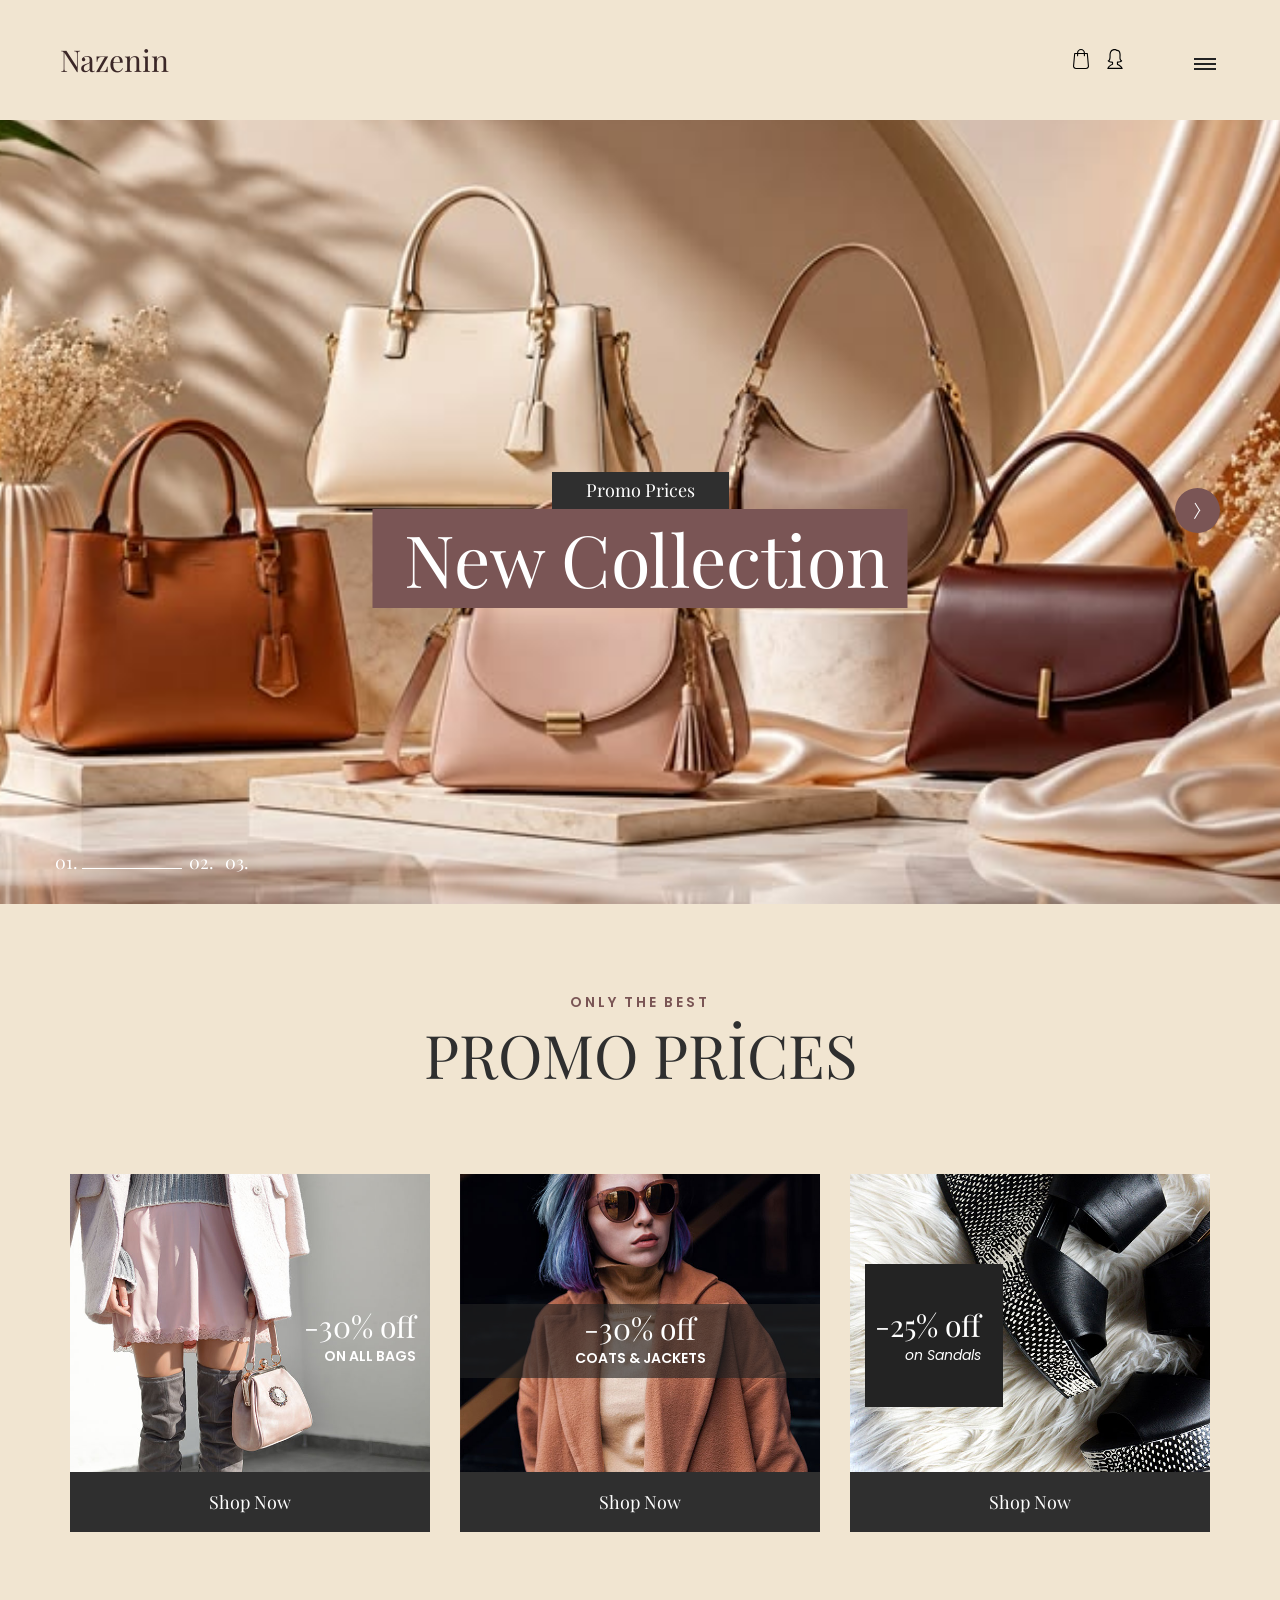
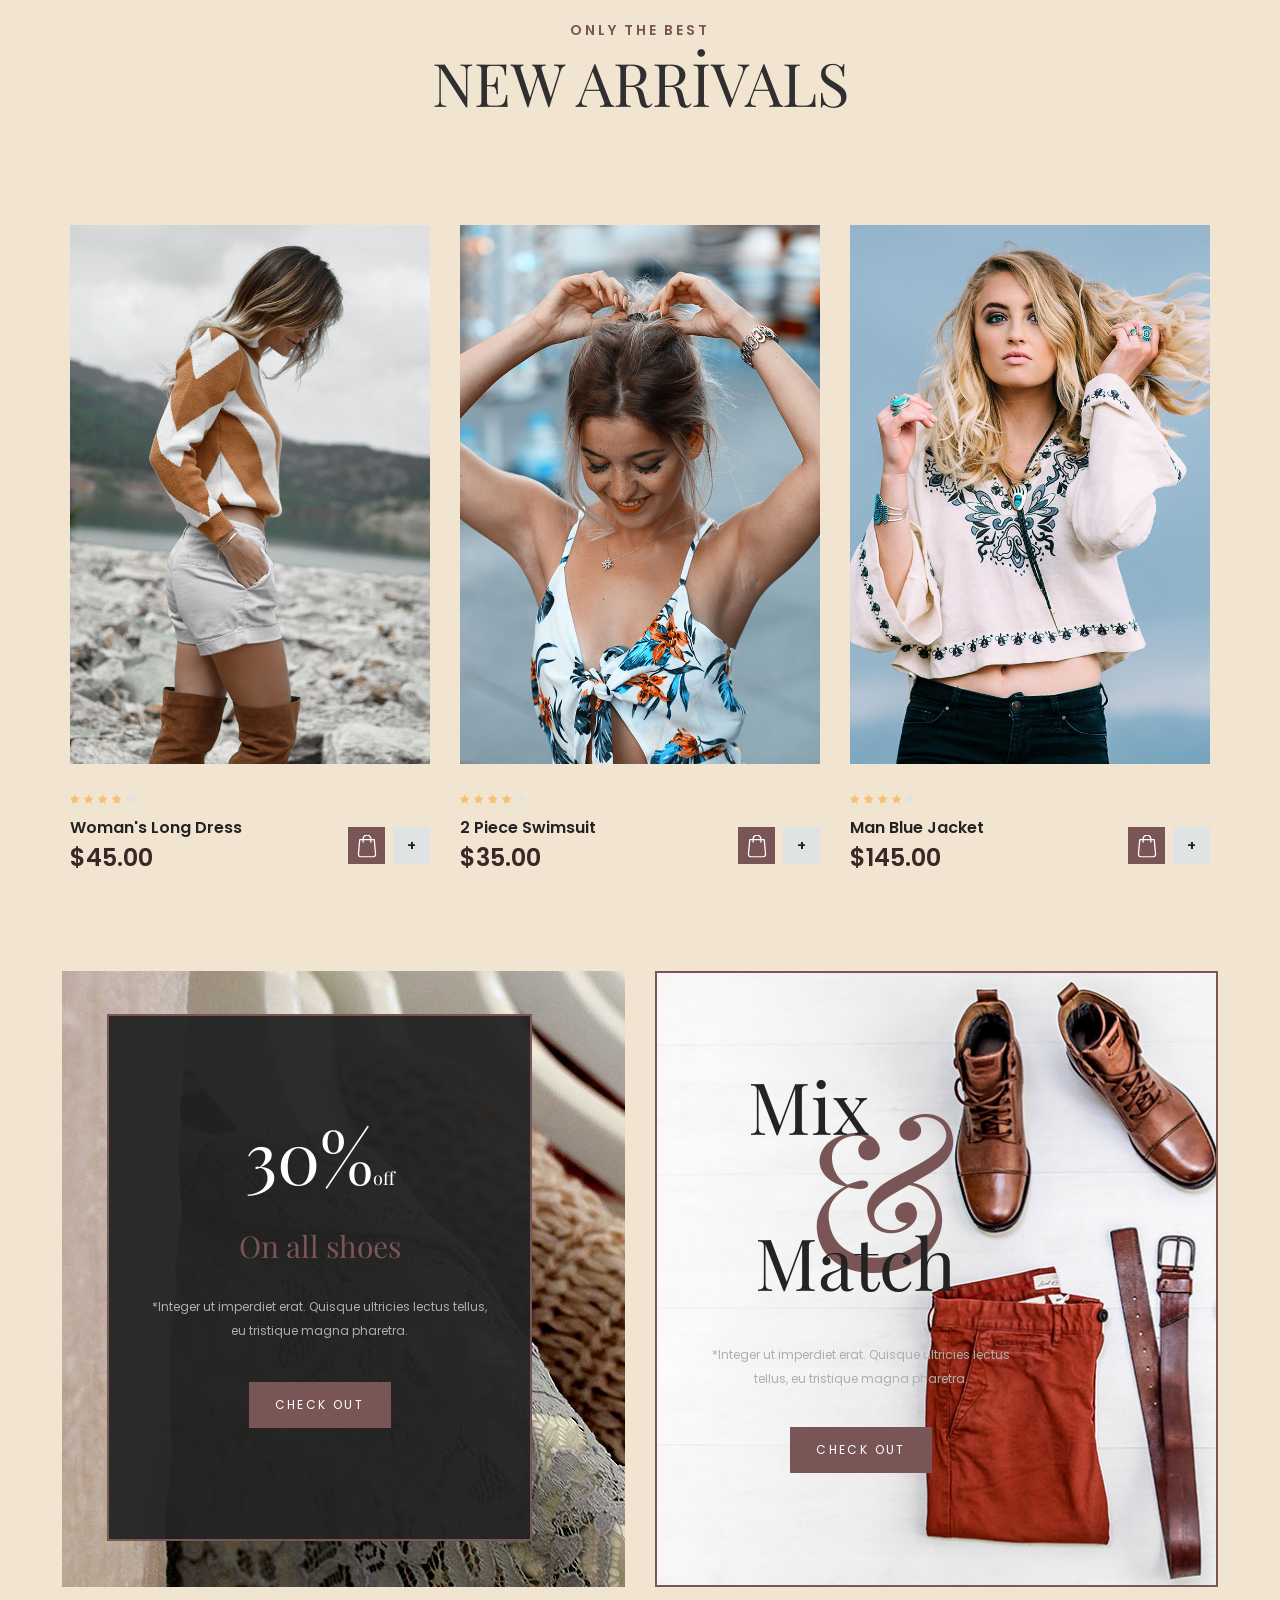
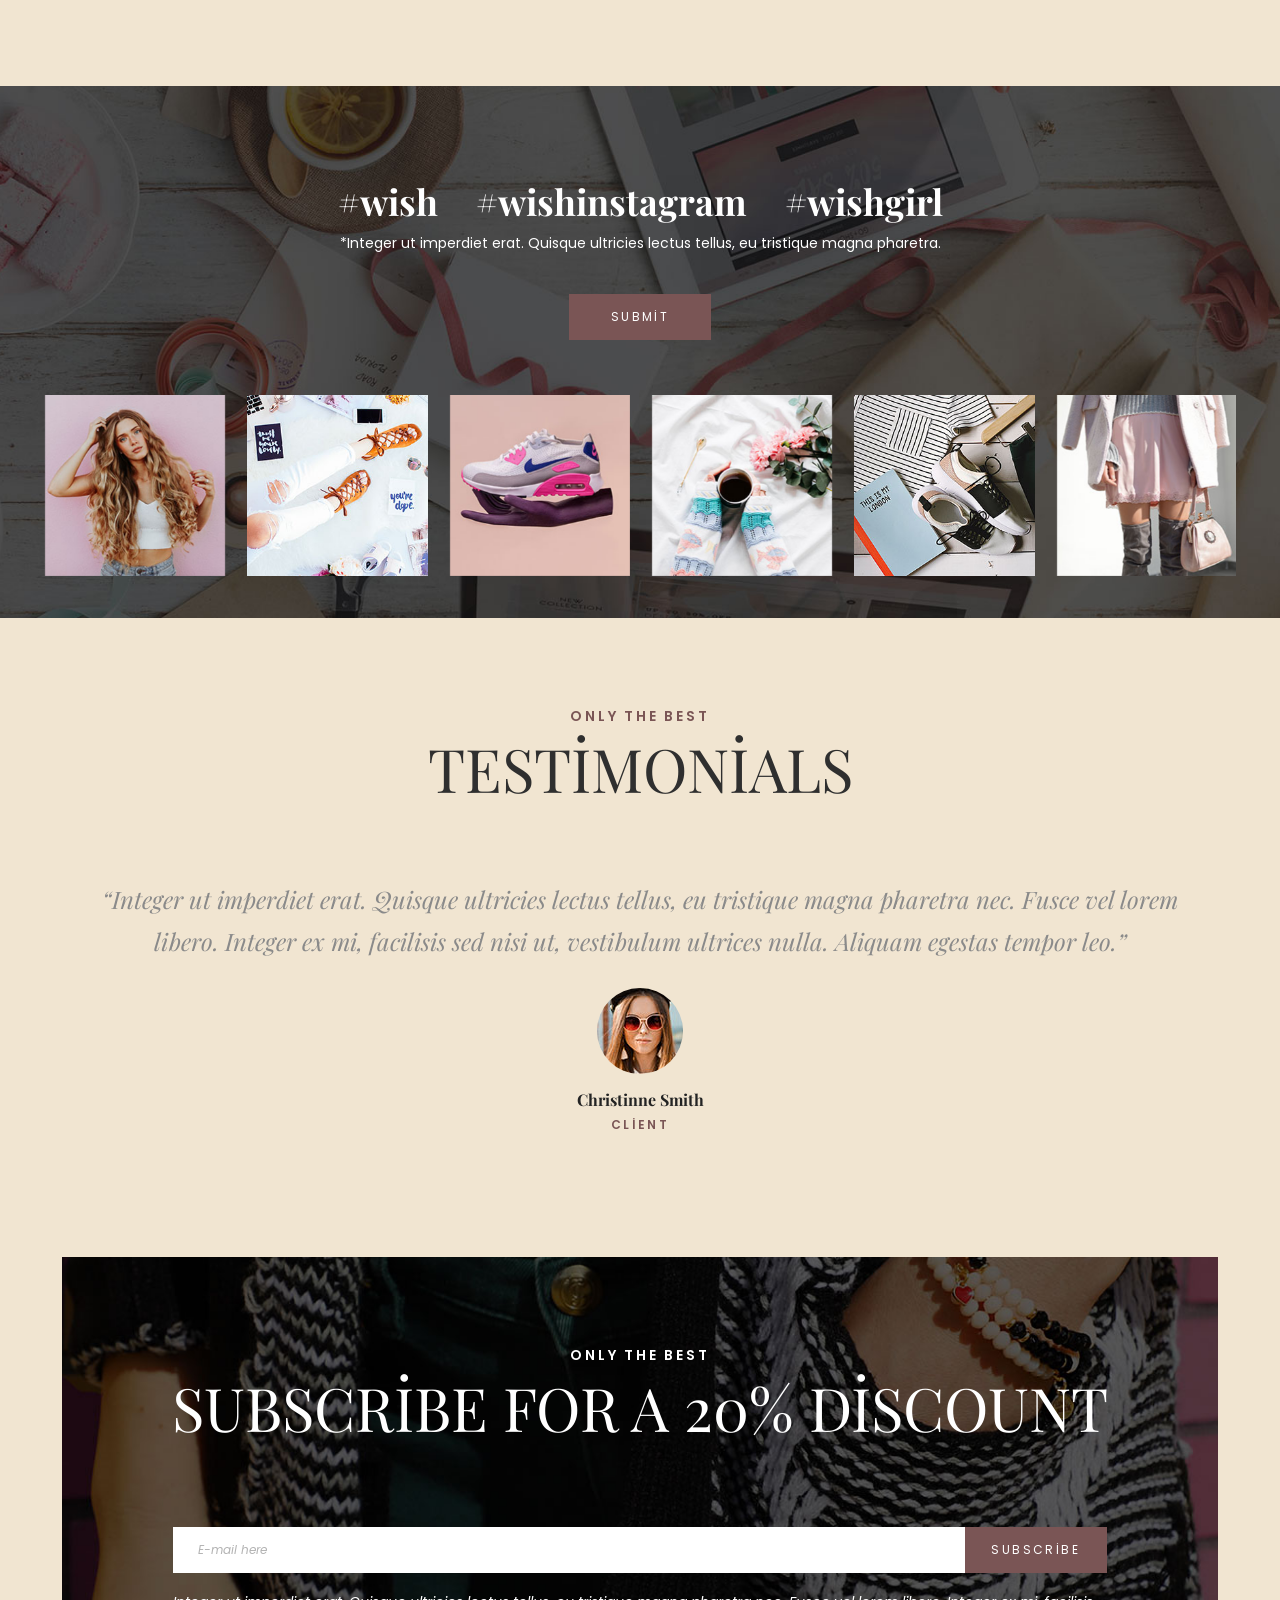
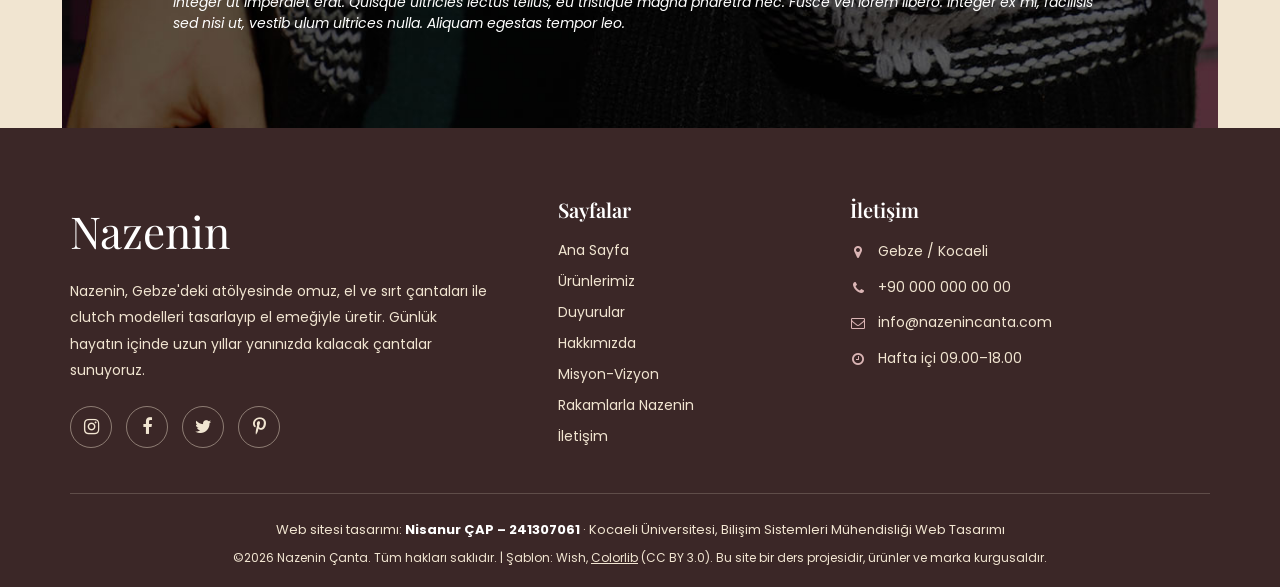
==== hakkimizda.html @ cbffc5ad "Eksik html sayfaları eklendi" ====
<!DOCTYPE html>
<html lang="tr">
<head>
<title>Nazenin Çanta</title>
<meta charset="utf-8">
<meta http-equiv="X-UA-Compatible" content="IE=edge">
<meta name="description" content="Nazenin Çanta: el işçiliğiyle üretilen omuz, el ve sırt çantaları.">
<meta name="viewport" content="width=device-width, initial-scale=1">

<!-- Google Fonts: başlık = Playfair Display, metin = Poppins (Türkçe karakter destekli) -->
<link rel="preconnect" href="https://fonts.googleapis.com">
<link rel="preconnect" href="https://fonts.gstatic.com" crossorigin>
<link href="https://fonts.googleapis.com/css2?family=Playfair+Display:wght@500;600&family=Poppins:wght@400;500;600&display=swap" rel="stylesheet">

<link rel="stylesheet" type="text/css" href="styles/bootstrap4/bootstrap.min.css">
<link href="plugins/font-awesome-4.7.0/css/font-awesome.min.css" rel="stylesheet" type="text/css">
<link rel="stylesheet" type="text/css" href="plugins/OwlCarousel2-2.2.1/owl.carousel.css">
<link rel="stylesheet" type="text/css" href="plugins/OwlCarousel2-2.2.1/owl.theme.default.css">
<link rel="stylesheet" type="text/css" href="plugins/OwlCarousel2-2.2.1/animate.css">
<link href="plugins/colorbox/colorbox.css" rel="stylesheet" type="text/css">
<link rel="stylesheet" type="text/css" href="styles/main_styles.css">
<link rel="stylesheet" type="text/css" href="styles/responsive.css">
<!-- EN SONDA: Wish'in renk ve fontlarını ezen kendi dosyamız -->
<link rel="stylesheet" type="text/css" href="styles/nazenin.css">
</head>

<body>

<div class="super_container">

	<div id="site-header"></div>

	<!-- Home -->

	<div class="home">
		
		<!-- Home Slider -->

		<div class="home_slider_container">
			<div class="owl-carousel owl-theme home_slider">
				
				<!-- Home Slider Item -->
				<div class="owl-item">
					<div class="home_slider_background" style="background-image:url(images/anasayfaresim_1.jpg)"></div>
					<div class="home_slider_content">
						<div class="home_slider_content_inner">
							<div class="home_slider_subtitle">Promo Prices</div>
							<div class="home_slider_title">New Collection</div>
						</div>	
					</div>
				</div>

				<!-- Home Slider Item -->
				<div class="owl-item">
					<div class="home_slider_background" style="background-image:url(images/anasayfaresim_2.jpg)"></div>
					<div class="home_slider_content">
						<div class="home_slider_content_inner">
							<div class="home_slider_subtitle">Promo Prices</div>
							<div class="home_slider_title">New Collection</div>
						</div>	
					</div>
				</div>

				<!-- Home Slider Item -->
				<div class="owl-item">
					<div class="home_slider_background" style="background-image:url(images/anasayfaresim_3.jpg)"></div>
					<div class="home_slider_content">
						<div class="home_slider_content_inner">
							<div class="home_slider_subtitle">Promo Prices</div>
							<div class="home_slider_title">New Collection</div>
						</div>	
					</div>
				</div>

			</div>
			
			<!-- Home Slider Nav -->

			<div class="home_slider_next d-flex flex-column align-items-center justify-content-center"><img src="images/arrow_r.png" alt=""></div>

			<!-- Home Slider Dots -->

			<div class="home_slider_dots_container">
				<div class="container">
					<div class="row">
						<div class="col">
							<div class="home_slider_dots">
								<ul id="home_slider_custom_dots" class="home_slider_custom_dots">
									<li class="home_slider_custom_dot active">01.<div></div></li>
									<li class="home_slider_custom_dot">02.<div></div></li>
									<li class="home_slider_custom_dot">03.<div></div></li>
								</ul>
							</div>
						</div>
					</div>
				</div>		
			</div>
		</div>
	</div>

	<!-- Promo -->

	<div class="promo">
		<div class="container">
			<div class="row">
				<div class="col">
					<div class="section_title_container text-center">
						<div class="section_subtitle">only the best</div>
						<div class="section_title">promo prices</div>
					</div>
				</div>
			</div>
			<div class="row promo_container">

				<!-- Promo Item -->
				<div class="col-lg-4 promo_col">
					<div class="promo_item">
						<div class="promo_image">
							<img src="images/promo_1.jpg" alt="">
							<div class="promo_content promo_content_1">
								<div class="promo_title">-30% off</div>
								<div class="promo_subtitle">on all bags</div>
							</div>
						</div>
						<div class="promo_link"><a href="#">Shop Now</a></div>
					</div>
				</div>

				<!-- Promo Item -->
				<div class="col-lg-4 promo_col">
					<div class="promo_item">
						<div class="promo_image">
							<img src="images/promo_2.jpg" alt="">
							<div class="promo_content promo_content_2">
								<div class="promo_title">-30% off</div>
								<div class="promo_subtitle">coats & jackets</div>
							</div>
						</div>
						<div class="promo_link"><a href="#">Shop Now</a></div>
					</div>
				</div>

				<!-- Promo Item -->
				<div class="col-lg-4 promo_col">
					<div class="promo_item">
						<div class="promo_image">
							<img src="images/promo_3.jpg" alt="">
							<div class="promo_content promo_content_3">
								<div class="promo_title">-25% off</div>
								<div class="promo_subtitle">on Sandals</div>
							</div>
						</div>
						<div class="promo_link"><a href="#">Shop Now</a></div>
					</div>
				</div>

			</div>
		</div>
	</div>

	<!-- New Arrivals -->

	<div class="arrivals">
		<div class="container">
			<div class="row">
				<div class="col">
					<div class="section_title_container text-center">
						<div class="section_subtitle">only the best</div>
						<div class="section_title">new arrivals</div>
					</div>
				</div>
			</div>
			<div class="row products_container">

				<!-- Product -->
				<div class="col-lg-4 product_col">
					<div class="product">
						<div class="product_image">
							<img src="images/product_1.jpg" alt="">
						</div>
						<div class="rating rating_4">
							<i class="fa fa-star"></i>
							<i class="fa fa-star"></i>
							<i class="fa fa-star"></i>
							<i class="fa fa-star"></i>
							<i class="fa fa-star"></i>
						</div>
						<div class="product_content clearfix">
							<div class="product_info">
								<div class="product_name"><a href="product.html">Woman's Long Dress</a></div>
								<div class="product_price">$45.00</div>
							</div>
							<div class="product_options">
								<div class="product_buy product_option"><img src="images/shopping-bag-white.svg" alt=""></div>
								<div class="product_fav product_option">+</div>
							</div>
						</div>
					</div>
				</div>

				<!-- Product -->
				<div class="col-lg-4 product_col">
					<div class="product">
						<div class="product_image">
							<img src="images/product_2.jpg" alt="">
						</div>
						<div class="rating rating_4">
							<i class="fa fa-star"></i>
							<i class="fa fa-star"></i>
							<i class="fa fa-star"></i>
							<i class="fa fa-star"></i>
							<i class="fa fa-star"></i>
						</div>
						<div class="product_content clearfix">
							<div class="product_info">
								<div class="product_name"><a href="product.html">2 Piece Swimsuit</a></div>
								<div class="product_price">$35.00</div>
							</div>
							<div class="product_options">
								<div class="product_buy product_option"><img src="images/shopping-bag-white.svg" alt=""></div>
								<div class="product_fav product_option">+</div>
							</div>
						</div>
					</div>
				</div>

				<!-- Product -->
				<div class="col-lg-4 product_col">
					<div class="product">
						<div class="product_image">
							<img src="images/product_3.jpg" alt="">
						</div>
						<div class="rating rating_4">
							<i class="fa fa-star"></i>
							<i class="fa fa-star"></i>
							<i class="fa fa-star"></i>
							<i class="fa fa-star"></i>
							<i class="fa fa-star"></i>
						</div>
						<div class="product_content clearfix">
							<div class="product_info">
								<div class="product_name"><a href="product.html">Man Blue Jacket</a></div>
								<div class="product_price">$145.00</div>
							</div>
							<div class="product_options">
								<div class="product_buy product_option"><img src="images/shopping-bag-white.svg" alt=""></div>
								<div class="product_fav product_option">+</div>
							</div>
						</div>
					</div>
				</div>

			</div>
		</div>
	</div>

	<!-- Extra -->

	<div class="extra clearfix">
		<div class="extra_promo extra_promo_1">
			<div class="extra_promo_image" style="background-image:url(images/extra_1.jpg)"></div>
			<div class="extra_1_content d-flex flex-column align-items-center justify-content-center text-center">
				<div class="extra_1_price">30%<span>off</span></div>
				<div class="extra_1_title">On all shoes</div>
				<div class="extra_1_text">*Integer ut imperdiet erat. Quisque ultricies lectus tellus, eu tristique magna pharetra.</div>
				<div class="button extra_1_button"><a href="checkout.html">check out</a></div>
			</div>
		</div>
		<div class="extra_promo extra_promo_2">
			<div class="extra_promo_image" style="background-image:url(images/extra_2.jpg)"></div>
			<div class="extra_2_content d-flex flex-column align-items-center justify-content-center text-center">
				<div class="extra_2_title">
					<div class="extra_2_center">&</div>
					<div class="extra_2_top">Mix</div>
					<div class="extra_2_bottom">Match</div>
				</div>
				<div class="extra_2_text">*Integer ut imperdiet erat. Quisque ultricies lectus tellus, eu tristique magna pharetra.</div>
				<div class="button extra_2_button"><a href="checkout.html">check out</a></div>
			</div>
		</div>
	</div>

	<!-- Gallery -->

	<div class="gallery">
		<div class="gallery_image" style="background-image:url(images/gallery.jpg)"></div>
		<div class="container">
			<div class="row">
				<div class="col">
					<div class="gallery_title text-center">
						<ul>
							<li><a href="#">#wish</a></li>
							<li><a href="#">#wishinstagram</a></li>
							<li><a href="#">#wishgirl</a></li>
						</ul>
					</div>
					<div class="gallery_text text-center">*Integer ut imperdiet erat. Quisque ultricies lectus tellus, eu tristique magna pharetra.</div>
					<div class="button gallery_button"><a href="#">submit</a></div>
				</div>
			</div>
		</div>	
		<div class="gallery_slider_container">
			
			<!-- Gallery Slider -->
			<div class="owl-carousel owl-theme gallery_slider">
				
				<!-- Gallery Item -->
				<div class="owl-item gallery_item">
					<a class="colorbox" href="images/gallery_1.jpg">
						<img src="images/gallery_1.jpg" alt="">
					</a>
				</div>

				<!-- Gallery Item -->
				<div class="owl-item gallery_item">
					<a class="colorbox" href="images/gallery_2.jpg">
						<img src="images/gallery_2.jpg" alt="">
					</a>
				</div>

				<!-- Gallery Item -->
				<div class="owl-item gallery_item">
					<a class="colorbox" href="images/gallery_3.jpg">
						<img src="images/gallery_3.jpg" alt="">
					</a>
				</div>

				<!-- Gallery Item -->
				<div class="owl-item gallery_item">
					<a class="colorbox" href="images/gallery_4.jpg">
						<img src="images/gallery_4.jpg" alt="">
					</a>
				</div>

				<!-- Gallery Item -->
				<div class="owl-item gallery_item">
					<a class="colorbox" href="images/gallery_5.jpg">
						<img src="images/gallery_5.jpg" alt="">
					</a>
				</div>

				<!-- Gallery Item -->
				<div class="owl-item gallery_item">
					<a class="colorbox" href="images/gallery_6.jpg">
						<img src="images/gallery_6.jpg" alt="">
					</a>
				</div>

			</div>
		</div>	
	</div>

	<!-- Testimonials -->

	<div class="testimonials">
		<div class="container">
			<div class="row">
				<div class="col">
					<div class="section_title_container text-center">
						<div class="section_subtitle">only the best</div>
						<div class="section_title">testimonials</div>
					</div>
				</div>
			</div>
			<div class="row test_slider_container">
				<div class="col">

					<!-- Testimonials Slider -->
					<div class="owl-carousel owl-theme test_slider text-center">

						<!-- Testimonial Item -->
						<div class="owl-item">
							<div class="test_text">“Integer ut imperdiet erat. Quisque ultricies lectus tellus, eu tristique magna pharetra nec. Fusce vel lorem libero. Integer ex mi, facilisis sed nisi ut, vestibulum ultrices nulla. Aliquam egestas tempor leo.”</div>
							<div class="test_content">
								<div class="test_image"><img src="images/testimonials.jpg" alt=""></div>
								<div class="test_name">Christinne Smith</div>
								<div class="test_title">client</div>
							</div>
						</div>

						<!-- Testimonial Item -->
						<div class="owl-item">
							<div class="test_text">“Integer ut imperdiet erat. Quisque ultricies lectus tellus, eu tristique magna pharetra nec. Fusce vel lorem libero. Integer ex mi, facilisis sed nisi ut, vestibulum ultrices nulla. Aliquam egestas tempor leo.”</div>
							<div class="test_content">
								<div class="test_image"><img src="images/testimonials.jpg" alt=""></div>
								<div class="test_name">Christinne Smith</div>
								<div class="test_title">client</div>
							</div>
						</div>

						<!-- Testimonial Item -->
						<div class="owl-item">
							<div class="test_text">“Integer ut imperdiet erat. Quisque ultricies lectus tellus, eu tristique magna pharetra nec. Fusce vel lorem libero. Integer ex mi, facilisis sed nisi ut, vestibulum ultrices nulla. Aliquam egestas tempor leo.”</div>
							<div class="test_content">
								<div class="test_image"><img src="images/testimonials.jpg" alt=""></div>
								<div class="test_name">Christinne Smith</div>
								<div class="test_title">client</div>
							</div>
						</div>

					</div>

				</div>
			</div>
		</div>
	</div>

	<!-- Newsletter -->

	<div class="newsletter">
		<div class="newsletter_content">
			<div class="newsletter_image" style="background-image:url(images/newsletter.jpg)"></div>
			<div class="container">
				<div class="row">
					<div class="col">
						<div class="section_title_container text-center">
							<div class="section_subtitle">only the best</div>
							<div class="section_title">subscribe for a 20% discount</div>
						</div>
					</div>
				</div>
				<div class="row newsletter_container">
					<div class="col-lg-10 offset-lg-1">
						<div class="newsletter_form_container">
							<form action="#">
								<input type="email" class="newsletter_input" required="required" placeholder="E-mail here">
								<button type="submit" class="newsletter_button">subscribe</button>
							</form>
						</div>
						<div class="newsletter_text">Integer ut imperdiet erat. Quisque ultricies lectus tellus, eu tristique magna pharetra nec. Fusce vel lorem libero. Integer ex mi, facilisis sed nisi ut, vestib ulum ultrices nulla. Aliquam egestas tempor leo.</div>
					</div>
				</div>
			</div>
		</div>
	</div>

	<div id="site-footer"></div>

</div>

<script src="js/jquery-3.2.1.min.js"></script>
<script src="styles/bootstrap4/popper.js"></script>
<script src="styles/bootstrap4/bootstrap.min.js"></script>
<script src="plugins/OwlCarousel2-2.2.1/owl.carousel.js"></script>
<script src="plugins/easing/easing.js"></script>
<script src="plugins/parallax-js-master/parallax.min.js"></script>
<script src="plugins/colorbox/jquery.colorbox-min.js"></script>
<script src="js/layout.js"></script>
<script src="js/custom.js"></script>

</body>
</html>
---- plugins/colorbox/colorbox.css ----
/*
    Colorbox Core Style:
    The following CSS is consistent between example themes and should not be altered.
*/
#colorbox, #cboxOverlay, #cboxWrapper{position:absolute; top:0; left:0; z-index:9999; overflow:hidden; -webkit-transform: translate3d(0,0,0);}
#cboxWrapper {max-width:none;}
#cboxOverlay{position:fixed; width:100%; height:100%;}
#cboxMiddleLeft, #cboxBottomLeft{clear:left;}
#cboxContent{position:relative;}
#cboxLoadedContent{overflow:auto; -webkit-overflow-scrolling: touch;}
#cboxTitle{margin:0;}
#cboxLoadingOverlay, #cboxLoadingGraphic{position:absolute; top:0; left:0; width:100%; height:100%;}
#cboxPrevious, #cboxNext, #cboxClose, #cboxSlideshow{cursor:pointer;}
.cboxPhoto{float:left; margin:auto; border:0; display:block; max-width:none; -ms-interpolation-mode:bicubic;}
.cboxIframe{width:100%; height:100%; display:block; border:0; padding:0; margin:0;}
#colorbox, #cboxContent, #cboxLoadedContent{box-sizing:content-box; -moz-box-sizing:content-box; -webkit-box-sizing:content-box;}

/* 
    User Style:
    Change the following styles to modify the appearance of Colorbox.  They are
    ordered & tabbed in a way that represents the nesting of the generated HTML.
*/
#cboxOverlay
{
    /*background:url(images/overlay.png) repeat 0 0;*/
    background: rgba(0,0,0,0.95);
    opacity: 0.9; filter: alpha(opacity = 90);
}
#colorbox{outline:0;}
    #cboxTopLeft{width:21px; height:21px; background:url(images/controls.png) no-repeat -101px 0;}
    #cboxTopRight{width:21px; height:21px; background:url(images/controls.png) no-repeat -130px 0;}
    #cboxBottomLeft{width:21px; height:21px; background:url(images/controls.png) no-repeat -101px -29px;}
    #cboxBottomRight{width:21px; height:21px; background:url(images/controls.png) no-repeat -130px -29px;}
    #cboxMiddleLeft{width:21px; background:url(images/controls.png) left top repeat-y;}
    #cboxMiddleRight{width:21px; background:url(images/controls.png) right top repeat-y;}
    #cboxTopCenter{height:21px; background:url(images/border.png) 0 0 repeat-x;}
    #cboxBottomCenter{height:21px; background:url(images/border.png) 0 -29px repeat-x;}
    #cboxContent{background:#fff; overflow:hidden;}
        .cboxIframe{background:#fff;}
        #cboxError{padding:50px; border:1px solid #ccc;}
        #cboxLoadedContent{margin-bottom:28px;}
        #cboxTitle{position:absolute; bottom:4px; left:0; text-align:center; width:100%; color:#949494;}
        #cboxCurrent{position:absolute; bottom:4px; left:58px; color:#949494;}
        #cboxLoadingOverlay{background:url(images/loading_background.png) no-repeat center center;}
        #cboxLoadingGraphic{background:url(images/loading.gif) no-repeat center center;}

        /* these elements are buttons, and may need to have additional styles reset to avoid unwanted base styles */
        #cboxPrevious, #cboxNext, #cboxSlideshow, #cboxClose {border:0; padding:0; margin:0; overflow:visible; width:auto; background:none; }
        
        /* avoid outlines on :active (mouseclick), but preserve outlines on :focus (tabbed navigating) */
        #cboxPrevious:active, #cboxNext:active, #cboxSlideshow:active, #cboxClose:active {outline:0;}

        #cboxSlideshow{position:absolute; bottom:4px; right:30px; color:#0092ef;}
        #cboxPrevious{position:absolute; bottom:0; left:0; background:url(images/controls.png) no-repeat -75px 0; width:25px; height:25px; text-indent:-9999px;}
        #cboxPrevious:hover{background-position:-75px -25px;}
        #cboxNext{position:absolute; bottom:0; left:27px; background:url(images/controls.png) no-repeat -50px 0; width:25px; height:25px; text-indent:-9999px;}
        #cboxNext:hover{background-position:-50px -25px;}
        #cboxClose{position:absolute; bottom:0; right:0; background:url(images/controls.png) no-repeat -25px 0; width:25px; height:25px; text-indent:-9999px;}
        #cboxClose:hover{background-position:-25px -25px;}

/*
  The following fixes a problem where IE7 and IE8 replace a PNG's alpha transparency with a black fill
  when an alpha filter (opacity change) is set on the element or ancestor element.  This style is not applied to or needed in IE9.
  See: http://jacklmoore.com/notes/ie-transparency-problems/
*/
.cboxIE #cboxTopLeft,
.cboxIE #cboxTopCenter,
.cboxIE #cboxTopRight,
.cboxIE #cboxBottomLeft,
.cboxIE #cboxBottomCenter,
.cboxIE #cboxBottomRight,
.cboxIE #cboxMiddleLeft,
.cboxIE #cboxMiddleRight {
    filter: progid:DXImageTransform.Microsoft.gradient(startColorstr=#00FFFFFF,endColorstr=#00FFFFFF);
}
---- styles/main_styles.css ----
@charset "utf-8";
/* CSS Document */

/******************************

[Table of Contents]

1. Fonts
2. Body and some general stuff
3. Header
	3.1 Header - Logo
	3.2 Header - Main Navigation
	3.3 Header - Search
	3.4 Header - Shopping
	3.5 Header - Burger
4. Home
	4.1 Home Slider
5. Menu
6. Promo
7. New Arrivals
8. Extra
9. Gallery
10. Testimonials
11. Newsletter
12. Footer


******************************/

/***********
1. Fonts
***********/

@import url('https://fonts.googleapis.com/css?family=Open+Sans:300,400,600,700,800');
@font-face
{
	font-family: 'Lucida';
	src: url('../fonts/lucida_bright_regular.ttf')  format('truetype');
}
@font-face
{
	font-family: 'Lucida';
	src: url('../fonts/lucida_bright_demi.ttf')  format('truetype');
	font-weight: 700;
}
@font-face
{
	font-family: 'Beyond';
	src: url('../fonts/beyond_the_mountains.otf')  format('opentype'),
		 url('../fonts/beyond_the_mountains.ttf')  format('truetype');
}

/*********************************
2. Body and some general stuff
*********************************/

*
{
	margin: 0;
	padding: 0;
	-webkit-font-smoothing: antialiased;
	-webkit-text-shadow: rgba(0,0,0,.01) 0 0 1px;
	text-shadow: rgba(0,0,0,.01) 0 0 1px;
}
body
{
	font-family: 'Open Sans', sans-serif;
	font-size: 14px;
	font-weight: 400;
	background: #FFFFFF;
	color: #2f2f2f;
}
div
{
	display: block;
	position: relative;
	-webkit-box-sizing: border-box;
    -moz-box-sizing: border-box;
    box-sizing: border-box;
}
ul
{
	list-style: none;
	margin-bottom: 0px;
}
p
{
	font-family: 'Open Sans', sans-serif;
	font-size: 14px;
	line-height: 2;
	font-weight: 400;
	color: #929191;
	-webkit-font-smoothing: antialiased;
	-webkit-text-shadow: rgba(0,0,0,.01) 0 0 1px;
	text-shadow: rgba(0,0,0,.01) 0 0 1px;
}
p a
{
	display: inline;
	position: relative;
	color: inherit;
	border-bottom: solid 1px #ffa07f;
	-webkit-transition: all 200ms ease;
	-moz-transition: all 200ms ease;
	-ms-transition: all 200ms ease;
	-o-transition: all 200ms ease;
	transition: all 200ms ease;
}
a, a:hover, a:visited, a:active, a:link
{
	text-decoration: none;
	-webkit-font-smoothing: antialiased;
	-webkit-text-shadow: rgba(0,0,0,.01) 0 0 1px;
	text-shadow: rgba(0,0,0,.01) 0 0 1px;
}
p a:active
{
	position: relative;
	color: #FF6347;
}
p a:hover
{
	color: #FFFFFF;
	background: #ffa07f;
}
p a:hover::after
{
	opacity: 0.2;
}
::selection
{
	
}
p::selection
{
	
}
h1{font-size: 48px;}
h2{font-size: 36px;}
h3{font-size: 24px;}
h4{font-size: 18px;}
h5{font-size: 14px;}
h1, h2, h3, h4, h5, h6
{
	font-family: 'Open Sans', sans-serif;
	-webkit-font-smoothing: antialiased;
	-webkit-text-shadow: rgba(0,0,0,.01) 0 0 1px;
	text-shadow: rgba(0,0,0,.01) 0 0 1px;
}
h1::selection, 
h2::selection, 
h3::selection, 
h4::selection, 
h5::selection, 
h6::selection
{
	
}
.form-control
{
	color: #db5246;
}
section
{
	display: block;
	position: relative;
	box-sizing: border-box;
}
.clear
{
	clear: both;
}
.clearfix::before, .clearfix::after
{
	content: "";
	display: table;
}
.clearfix::after
{
	clear: both;
}
.clearfix
{
	zoom: 1;
}
.float_left
{
	float: left;
}
.float_right
{
	float: right;
}
.trans_200
{
	-webkit-transition: all 200ms ease;
	-moz-transition: all 200ms ease;
	-ms-transition: all 200ms ease;
	-o-transition: all 200ms ease;
	transition: all 200ms ease;
}
.trans_300
{
	-webkit-transition: all 300ms ease;
	-moz-transition: all 300ms ease;
	-ms-transition: all 300ms ease;
	-o-transition: all 300ms ease;
	transition: all 300ms ease;
}
.trans_400
{
	-webkit-transition: all 400ms ease;
	-moz-transition: all 400ms ease;
	-ms-transition: all 400ms ease;
	-o-transition: all 400ms ease;
	transition: all 400ms ease;
}
.trans_500
{
	-webkit-transition: all 500ms ease;
	-moz-transition: all 500ms ease;
	-ms-transition: all 500ms ease;
	-o-transition: all 500ms ease;
	transition: all 500ms ease;
}
.fill_height
{
	height: 100%;
}
.super_container
{
	width: 100%;
	overflow: hidden;
}
.prlx_parent
{
	overflow: hidden;
}
.prlx
{
	height: 130% !important;
}
.nopadding
{
	padding: 0px !important;
}
.section_title_container
{

}
.section_subtitle
{
	font-size: 14px;
	font-weight: 600;
	color: #937c6f;
	text-transform: uppercase;
	letter-spacing: 0.2em;
}
.section_title
{
	font-family: 'Lucida', serif;
	font-size: 60px;
	text-transform: uppercase;
	color: #2f2f2f;
	margin-top: -4px;
}
.button
{
	width: 142px;
	height: 46px;
	background: #937c6f;
	text-align: center;
	-webkit-transition: all 200ms ease;
	-moz-transition: all 200ms ease;
	-ms-transition: all 200ms ease;
	-o-transition: all 200ms ease;
	transition: all 200ms ease;
}
.button a
{
	display: block;
	font-size: 12px;
	text-transform: uppercase;
	color: #FFFFFF;
	letter-spacing: 0.2em;
	line-height: 46px;
	-webkit-transition: all 200ms ease;
	-moz-transition: all 200ms ease;
	-ms-transition: all 200ms ease;
	-o-transition: all 200ms ease;
	transition: all 200ms ease;
}
.button:hover
{
	background: #e0e3e4;
}
.button:hover a
{
	color: #232323;
}

/*********************************
3. Header
*********************************/

.header
{
	position: fixed;
	top: 0;
	left: 0;
	width: 100%;
	height: 120px;
	background: #FFFFFF;
	z-index: 100;
	padding-left: 60px;
	padding-right: 64px;
	-webkit-transition: all 200ms ease;
	-moz-transition: all 200ms ease;
	-ms-transition: all 200ms ease;
	-o-transition: all 200ms ease;
	transition: all 200ms ease;
}
.header.scrolled
{
	height: 80px;
}
.header_inner
{
	width: 100%;
	height: 100%;
}

/*********************************
3.1 Header - Logo
*********************************/

.logo a
{
	font-family: 'Lucida', serif;
	font-size: 30px;
	color: #2f2f2f;
}

/*********************************
3.2 Header - Main Navigation
*********************************/

.main_nav
{
	padding-left: 252px;
	-webkit-transform: translateY(4px);
	-moz-transform: translateY(4px);
	-ms-transform: translateY(4px);
	-o-transform: translateY(4px);
	transform: translateY(4px);
}
.main_nav ul li
{
	display: inline-block;
	margin-right: 50px;
}
.main_nav ul li:last-child
{
	margin-right: 0;
}
.main_nav ul li a
{
	font-size: 12px;
	text-transform: uppercase;
	color: #2f2f2f;
	font-weight: 600;
	letter-spacing: 0.2em;
	-webkit-transition: all 200ms ease;
	-moz-transition: all 200ms ease;
	-ms-transition: all 200ms ease;
	-o-transition: all 200ms ease;
	transition: all 200ms ease;
}
.main_nav ul li a:hover
{
	color: #937c6f;
}

/*********************************
3.3 Header - Search
*********************************/

.search
{
	display: inline-block;
	width: 400px;
	-webkit-transform: translateY(2px);
	-moz-transform: translateY(2px);
	-ms-transform: translateY(2px);
	-o-transform: translateY(2px);
	transform: translateY(2px);
}
.search_input
{
	width: 100%;
	height: 43px;
	background: #f9f5f5;
	border: none;
	outline: none;
	padding-left: 20px;
}
.search_button
{
	position: absolute;
	top: 45%;
	-webkit-transform: translateY(-50%);
	-moz-transform: translateY(-50%);
	-ms-transform: translateY(-50%);
	-o-transform: translateY(-50%);
	transform: translateY(-50%);
	right: 10px;
	width: 19px;
	height: 19px;
	background: transparent;
	border: none;
	outline: none;
}
.search_button:focus
{
	outline: none !important;
}
.search_button img
{
	max-width: 100%;
}

/*********************************
3.4 Header - Shopping
*********************************/

.shopping
{
	display: inline-block;
	margin-left: 111px;
	padding-right: 161px;
	-webkit-transform: translateY(-2px);
	-moz-transform: translateY(-2px);
	-ms-transform: translateY(-2px);
	-o-transform: translateY(-2px);
	transform: translateY(-2px);
}
.shopping a
{
	display: inline-block;
	margin-right: 10px;
}
.shopping a:last-child
{
	margin-right: 0;
}
.cart_num_container,
.star_num_container
{
	position: absolute;
	top: 13px;
	left: -5px;
	width: 15px;
	height: 15px;
	background: #937c6f;
	border-radius: 50%;
}
.cart_num_inner,
.star_num_inner
{
	width: 100%;
	height: 100%;
}
.cart_num,
.star_num
{
	position: absolute;
	top: 50%;
	left: 50%;
	-webkit-transform: translate(-50%, -50%);
	-moz-transform: translate(-50%, -50%);
	-ms-transform: translate(-50%, -50%);
	-o-transform: translate(-50%, -50%);
	transform: translate(-50%, -50%);
	font-size: 9px;
	font-weight: 600;
	color: #FFFFFF;
}
.star img
{
	width: 20px;
	height: 20px;
}
.avatar img
{
	width: 20px;
	height: 20px;
}

/*********************************
3.5 Header - Burger
*********************************/

.burger_container
{
	position: absolute;
	top: calc(50% + 4px);
	-webkit-transform: translateY(-50%);
	-moz-transform: translateY(-50%);
	-ms-transform: translateY(-50%);
	-o-transform: translateY(-50%);
	transform: translateY(-50%);
	right: 0;
	width: 22px;
	height: 16px;
	cursor: pointer;
}
.burger_container div
{
	width: 100%;
	height: 2px;
	background: #232323;
	-webkit-transition: all 200ms ease;
	-moz-transition: all 200ms ease;
	-ms-transition: all 200ms ease;
	-o-transition: all 200ms ease;
	transition: all 200ms ease;
	pointer-events: none;
}
.burger_container:hover div
{
	background: #937c6f;
}

/*********************************
4. Home
*********************************/

.home
{
	width: 100%;
	height: 904px;
	background: #FFFFFF;
}

/*********************************
4.1 Home Slider
*********************************/

.home_slider_container
{
	width: 100%;
	height: 100%;
}
.home_slider_background
{
	position: absolute;
	top: 0;
	left: 0;
	width: 100%;
	height: 100%;
	background-repeat: no-repeat;
	background-size: cover;
	background-position: center center;
}
.home_slider_content
{
	position: absolute;
	top: 56.3%;
	left: 50%;
	-webkit-transform: translateX(-50%);
	-moz-transform: translateX(-50%);
	-ms-transform: translateX(-50%);
	-o-transform: translateX(-50%);
	transform: translateX(-50%);
	z-index: 10;
}
.home_slider_content_inner
{
	background: #937c6f;
}
.home_slider_title
{
	font-family: 'Lucida', serif;
	font-size: 72px;
	color: #FFFFFF;
	height: 99px;
	line-height: 99px;
	padding-left: 31px;
	padding-right: 19px;
	white-space: nowrap;
}
.home_slider_subtitle
{
	position: absolute;
	left: 50%;
	-webkit-transform: translateX(-50%);
	-moz-transform: translateX(-50%);
	-ms-transform: translateX(-50%);
	-o-transform: translateX(-50%);
	transform: translateX(-50%);
	top: -37px;
	height: 37px;
	background: #2f2f2f;
	color: #FFFFFF;
	padding-left: 34px;
	padding-right: 34px;
	line-height: 37px;
	font-family: 'Lucida', serif;
	font-size: 18px;
	white-space: nowrap;
}
.home_slider_next
{
	position: absolute;
	top: 54%;
	right: 60px;
	width: 45px;
	height: 45px;
	background: #937c6f;
	z-index: 10;
	border-radius: 50%;
	cursor: pointer;
	-webkit-transition: all 200ms ease;
	-moz-transition: all 200ms ease;
	-ms-transition: all 200ms ease;
	-o-transition: all 200ms ease;
	transition: all 200ms ease;
}
.home_slider_next:hover
{
	background: #2f2f2f;
}
.home_slider_dots_container
{
	position: absolute;
	bottom: 0;
	left: 0;
	width: 100%;
	z-index: 10;
}
.home_slider_dots
{
	display: inline-block;
	position: absolute;
	top: -54px;
	left: 0;
}
.home_slider_dots ul
{
	display: inline-block;
}
.home_slider_dots ul li
{
	display: inline-block;
	position: relative;
	font-family: 'Lucida', serif;
	font-size: 18px;
	color: #FFFFFF;
	margin-right: 7px;
	cursor: pointer;
}
.home_slider_dots ul li:last-child
{
	margin-right: 0;
}
.home_slider_custom_dot div
{
	display: inline-block;
	width: 0px;
	height: 1px;
	background: #FFFFFF;
	-webkit-transition: all 200ms ease;
	-moz-transition: all 200ms ease;
	-ms-transition: all 200ms ease;
	-o-transition: all 200ms ease;
	transition: all 200ms ease;
	margin-left: 4px;
	margin-right: -4px;
}
.home_slider_custom_dot.active div
{
	width: 100px;
}
.home_slider .owl-dots
{
	display: none !important;
}

/*********************************
5. Menu
*********************************/

.menu
{
	position: fixed;
	top: 0;
	right: -400px;
	width: 400px;
	height: 100vh;
	background: #FFFFFF;
	z-index: 101;
	padding-right: 60px;
	padding-top: 87px;
	padding-left: 50px;
}
.menu.active
{
	right: 0;
}
.menu_close_container
{
	position: absolute;
	top: 30px;
	right: 60px;
	width: 18px;
	height: 18px;
	transform-origin: center center;
	-webkit-transform: rotate(45deg);
	-moz-transform: rotate(45deg);
	-ms-transform: rotate(45deg);
	-o-transform: rotate(45deg);
	transform: rotate(45deg);
	cursor: pointer;
}
.menu_close
{
	width: 100%;
	height: 100%;
	transform-style: preserve-3D;
}
.menu_close div
{
	width: 100%;
	height: 2px;
	background: #232323;
	top: 8px;
	-webkit-transition: all 200ms ease;
	-moz-transition: all 200ms ease;
	-ms-transition: all 200ms ease;
	-o-transition: all 200ms ease;
	transition: all 200ms ease;
}
.menu_close div:last-of-type
{
	-webkit-transform: rotate(90deg) translateX(-2px);
	-moz-transform: rotate(90deg) translateX(-2px);
	-ms-transform: rotate(90deg) translateX(-2px);
	-o-transform: rotate(90deg) translateX(-2px);
	transform: rotate(90deg) translateX(-2px);
	transform-origin: center;
}
.menu_close:hover div
{
	background: #937c6f;
}
.menu .logo
{
	margin-bottom: 60px;
}
.menu_nav ul li
{
	margin-bottom: 11px;
}
.menu_nav ul li a
{
	font-size: 12px;
	text-transform: uppercase;
	color: #2f2f2f;
	font-weight: 600;
	letter-spacing: 0.2em;
	-webkit-transition: all 200ms ease;
	-moz-transition: all 200ms ease;
	-ms-transition: all 200ms ease;
	-o-transition: all 200ms ease;
	transition: all 200ms ease;
}
.menu_nav ul li a:hover
{
	color: #937c6f;
}
.menu .search
{
	width: 100%;
	margin-bottom: 67px;
}

/*********************************
6. Promo
*********************************/

.promo
{
	padding-top: 88px;
}
.promo_container
{
	margin-top: 75px;
}
.promo_item
{
	width: 100%;
}
.promo_image
{
	width: 100%;
}
.promo_image img
{
	max-width: 100%;
}
.promo_link
{
	width: 100%;
	height: 60px;
	background: #2f2f2f;
	text-align: center;
	-webkit-transition: all 200ms ease;
	-moz-transition: all 200ms ease;
	-ms-transition: all 200ms ease;
	-o-transition: all 200ms ease;
	transition: all 200ms ease;
}
.promo_link a
{
	display: block;
	font-family: 'Lucida', serif;
	font-size: 18px;
	color: #FFFFFF;
	line-height: 60px;
	-webkit-transition: all 200ms ease;
	-moz-transition: all 200ms ease;
	-ms-transition: all 200ms ease;
	-o-transition: all 200ms ease;
	transition: all 200ms ease;
}
.promo_link:hover
{
	background: #222222;
}
.promo_link:hover a
{
	color: #937c6f;
}
.promo_content
{
	position: absolute;
	top: 43.6%;
	z-index: 1;
}
.promo_content_1
{
	right: 0;
	text-align: right;
	padding-right: 14px;
}
.promo_content_2
{
	left: 0;
	width: 100%;
	text-align: center;
	background: rgba(35, 35, 35, 0.63);
	padding-bottom: 9px;
	padding-top: 2px;
}
.promo_content_3
{
	top: 30%;
	left: 15px;
	background: #232323;
	padding-left: 10px;
	text-align: right;
	padding-right: 22px;
	padding-top: 39px;
	padding-bottom: 41px;
}
.promo_title
{
	font-family: 'Lucida', serif;
	font-size: 30px;
	color: #FFFFFF;
}
.promo_subtitle
{
	font-size: 14px;
	color: #FFFFFF;
	font-weight: 600;
	text-transform: uppercase;
	margin-top: -3px;
}
.promo_content_3 .promo_subtitle
{
	text-transform: none;
	font-weight: 400;
	font-style: italic;
}

/*********************************
7. New Arrivals
*********************************/

.arrivals
{
	padding-top: 88px;
	padding-bottom: 95px;
}
.products_container
{
	margin-top: 98px;
}
.product
{

}
.product_image
{
	width: 100%;
}
.product_image img
{
	max-width: 100%;
}
.rating
{
	margin-top: 24px;
}
.rating i
{
	font-size: 10px;
	margin-right: 1px;
	color: #e0e3e4;
}
.rating i:last-child
{
	margin-right: 0px;
}
.rating_1 i:first-child{color: #f5c06f;}
.rating_2 i:first-child{color: #f5c06f;}
.rating_2 i:nth-child(2){color: #f5c06f;}
.rating_3 i:first-child{color: #f5c06f;}
.rating_3 i:nth-child(2){color: #f5c06f;}
.rating_3 i:nth-child(3){color: #f5c06f;}
.rating_4 i:first-child{color: #f5c06f;}
.rating_4 i:nth-child(2){color: #f5c06f;}
.rating_4 i:nth-child(3){color: #f5c06f;}
.rating_4 i:nth-child(4){color: #f5c06f;}
.rating_5 i:first-child{color: #f5c06f;}
.rating_5 i:nth-child(2){color: #f5c06f;}
.rating_5 i:nth-child(3){color: #f5c06f;}
.rating_5 i:nth-child(4){color: #f5c06f;}
.rating_5 i:nth-child(5){color: #f5c06f;}
.product_content
{
	margin-top: 7px;
}
.product_info
{
	float: left;
}
.product_name a
{
	font-size: 16px;
	font-weight: 600;
	color: #232323;
	-webkit-transition: all 200ms ease;
	-moz-transition: all 200ms ease;
	-ms-transition: all 200ms ease;
	-o-transition: all 200ms ease;
	transition: all 200ms ease;
}
.product_name a:hover
{
	color: #937c6f;
}
.product_price
{
	font-size: 24px;
	font-weight: 600;
	color: #8a8a8a;
	margin-top: 0px;
}
.product_options
{
	float: right;
	transform: translateY(11px);
}
.product_option
{
	width: 37px;
	height: 37px;
	cursor: pointer;
}
.product_buy
{
	display: inline-block;
	background: #937c6f;
	vertical-align: middle;
	margin-right: 4px;
	-webkit-transition: all 200ms ease;
	-moz-transition: all 200ms ease;
	-ms-transition: all 200ms ease;
	-o-transition: all 200ms ease;
	transition: all 200ms ease;
}
.product_buy img
{
	position: absolute;
	top: 50%;
	left: 50%;
	-webkit-transform: translate(-50%, -50%);
	-moz-transform: translate(-50%, -50%);
	-ms-transform: translate(-50%, -50%);
	-o-transform: translate(-50%, -50%);
	transform: translate(-50%, -50%);
	width: 23px;
	height: 23px;
}
.product_buy:hover
{
	background: #2f2f2f;
}
.product_fav
{
	display: inline-block;
	vertical-align: middle;
	font-size: 14px;
	font-weight: 600;
	color: #232323;
	background: #e0e3e4;
	line-height: 37px;
	text-align: center;
	-webkit-transition: all 200ms ease;
	-moz-transition: all 200ms ease;
	-ms-transition: all 200ms ease;
	-o-transition: all 200ms ease;
	transition: all 200ms ease;
}
.product_fav:hover
{
	color: #FFFFFF;
	background: #232323;
}

/*********************************
8. Extra
*********************************/

.extra
{
	width: 100%;
	padding-left: 62px;
	padding-right: 62px;
}
.extra_promo
{
	width: calc((100% - 30px) / 2);
	height: 616px;
	float: left;
}
.extra_promo_image
{
	position: absolute;
	top: 0;
	left: 0;
	width: 100%;
	height: 100%;
	background-repeat: no-repeat;
	background-size: cover;
	background-position: center center;
}
.extra_promo_1
{
	margin-right: 30px;
	padding-top: 43px;
	padding-left: 45px;
	padding-bottom: 46px;
	padding-right: 45px;
}
.extra_1_content
{
	max-width: 425px;
	height: 100%;
	background: rgba(35, 35, 35, 0.95);
	border: solid 2px #937c6f;
	padding-left: 40px;
	padding-right: 40px;
}
.extra_1_price
{
	font-family: 'Beyond', sans-serif;
	font-size: 72px;
	color: #FFFFFF;
	line-height: 0.75;
}
.extra_1_price span
{
	font-size: 18px;
}
.extra_1_title
{
	font-family: 'Lucida', serif;
	font-size: 30px;
	color: #937c6f;
	margin-top: 39px;
}
.extra_1_text
{
	font-size: 12px;
	color: #aeaeae;
	margin-top: 26px;
	line-height: 2;
}
.extra_1_button
{
	margin-top: 39px;
}
.extra_promo_2
{
	border: solid 2px #937c6f;
	padding-top: 43px;
	padding-bottom: 46px;
}
.extra_2_content
{
	max-width: 408px;
	height: 100%;
	background: transparent;
	padding-top: 27px;
	padding-left: 37px;
	padding-right: 37px;
}
.extra_2_title
{
	transform: translateX(20px);
}
.extra_2_center
{
	font-family: 'Lucida', serif;
	font-size: 200px;
	color: #937c6f;
	line-height: 0.75;
	-webkit-transform: rotate(-12deg);
	-moz-transform: rotate(-12deg);
	-ms-transform: rotate(-12deg);
	-o-transform: rotate(-12deg);
	transform: rotate(-12deg);
}
.extra_2_top
{
	position: absolute;
	left: -50px;
	top: -32px;
	font-family: 'Beyond', sans-serif;
	font-size: 72px;
	line-height: 0.75;
	color: #232323;
}
.extra_2_bottom
{
	position: absolute;
	left: -43px;
	bottom: -28px;
	font-family: 'Beyond', sans-serif;
	font-size: 72px;
	line-height: 0.75;
	color: #232323;
}
.extra_2_text
{
	font-size: 12px;
	color: #aeaeae;
	margin-top: 83px;
	line-height: 2;
}
.extra_2_button
{
	margin-top: 36px;
}

/*********************************
9. Gallery
*********************************/

.gallery
{
	width: 100%;
	padding-top: 88px;
	padding-left: 44px;
	padding-right: 44px;
	padding-bottom: 42px;
	margin-top: 99px;
}
.gallery_item a
{
	display: block;
	outline: none;
}
.gallery_image
{
	position: absolute;
	top: 0;
	left: 0;
	width: 100%;
	height: 100%;
	background-repeat: no-repeat;
	background-size: cover;
	background-position: center center;
}
.gallery_title
{

}
.gallery_title ul li
{
	display: inline-block;
	margin-right: 34px;
}
.gallery_title ul li:last-child
{
	margin-right: 0;
}
.gallery_title ul li a
{
	font-family: 'Lucida', serif;
	font-size: 36px;
	font-weight: 700;
	color: #FFFFFF;
	-webkit-transition: all 200ms ease;
	-moz-transition: all 200ms ease;
	-ms-transition: all 200ms ease;
	-o-transition: all 200ms ease;
	transition: all 200ms ease;
}
.gallery_title ul li a:hover
{
	color: #937c6f;
}
.gallery_text
{
	font-size: 14px;
	color: #FFFFFF;
	margin-top: 5px;
}
.gallery_button
{
	margin: 0 auto;
	margin-top: 40px;
}
.gallery_slider_container
{
	margin-top: 55px;
}

/*********************************
10. Testimonials
*********************************/

.testimonials
{
	width: 100%;
	padding-top: 88px;
	padding-bottom: 93px;
}
.test_slider_container
{
	margin-top: 65px;
}
.test_text
{
	font-family: 'Lucida', serif;
	font-size: 24px;
	color: #8a8a8a;
	font-style: italic;
	line-height: 1.75;
}
.test_image
{
	width: 86px;
	height: 86px;
	border-radius: 50%;
	overflow: hidden;
	margin: 0 auto;
	margin-top: 26px;
}
.test_image img
{
	max-width: 100%;
}
.test_name
{
	font-family: 'Lucida', serif;
	font-size: 16px;
	font-weight: 700;
	color: #232323;
	margin-top: 14px;
}
.test_title
{
	font-size: 12px;
	text-transform: uppercase;
	letter-spacing: 0.2em;
	font-weight: 600;
	color: #937c6f;
	margin-top: 4px;
}

/*********************************
11. Newsletter
*********************************/

.newsletter
{
	width: 100%;
	padding-left: 62px;
	padding-right: 62px;
}
.newsletter_content
{
	width: 100%;
	padding-top: 88px;
	padding-bottom: 94px;
}
.newsletter_image
{
	position: absolute;
	top: 0;
	left: 0;
	width: 100%;
	height: 100%;
	background-repeat: no-repeat;
	background-size: cover;
	background-position: center center;
}
.newsletter .section_subtitle,
.newsletter .section_title
{
	color: #FFFFFF;
}
.newsletter_container
{
	margin-top: 75px;
}
.newsletter_input
{
	width: 100%;
	height: 46px;
	background: #FFFFFF;
	padding-left: 25px;
	border: none;
	outline: none;
}
.newsletter_input::-webkit-input-placeholder
{
	font-size: 12px !important;
	font-weight: 400 !important;
	font-style: italic;
	color: #b3b3b3 !important;
}
.newsletter_input:-moz-placeholder
{
	font-size: 12px !important;
	font-weight: 400 !important;
	font-style: italic;
	color: #b3b3b3 !important;
}
.newsletter_input::-moz-placeholder
{
	font-size: 12px !important;
	font-weight: 400 !important;
	font-style: italic;
	color: #b3b3b3 !important;
} 
.newsletter_input:-ms-input-placeholder
{ 
	font-size: 12px !important;
	font-weight: 400 !important;
	font-style: italic;
	color: #b3b3b3 !important;
}
.newsletter_input::input-placeholder
{
	font-size: 12px !important;
	font-weight: 400 !important;
	font-style: italic;
	color: #b3b3b3 !important;
}
.newsletter_button
{
	position: absolute;
	top: 0;
	right: 0;
	width: 142px;
	height: 46px;
	background: #937c6f;
	color: #FFFFFF;
	font-size: 12px;
	letter-spacing: 0.2em;
	text-transform: uppercase;
	border: none;
	outline: none;
	cursor: pointer;
	-webkit-transition: all 200ms ease;
	-moz-transition: all 200ms ease;
	-ms-transition: all 200ms ease;
	-o-transition: all 200ms ease;
	transition: all 200ms ease;
}
.newsletter_button:hover
{
	background: #e0e3e4;
	color: #232323;
}
.newsletter_text
{
	font-size: 14px;
	font-style: italic;
	color: #FFFFFF;
	margin-top: 19px;
}

/*********************************
12. Footer
*********************************/

.footer
{
	padding-top: 80px;
}
.footer_logo a
{
	font-family: 'Lucida', serif;
	font-size: 60px;
	color: #232323;
}
.footer_nav
{
	margin-top: 14px;
}
.footer_nav ul li
{
	display: inline-block;
	margin-right: 53px;
}
.footer_nav ul li:last-child
{
	margin-right: 0;
}
.footer_nav ul li a
{
	font-size: 12px;
	text-transform: uppercase;
	color: #232323;
	font-weight: 600;
	letter-spacing: 0.2em;
	-webkit-transition: all 200ms ease;
	-moz-transition: all 200ms ease;
	-ms-transition: all 200ms ease;
	-o-transition: all 200ms ease;
	transition: all 200ms ease;
}
.footer_nav ul li a:hover
{
	color: #937c6f;
}
.footer_social
{
	margin-top: 51px;
}
.footer_social ul li
{
	display: inline-block;
	margin-right: 36px;
}
.footer_social ul li:last-child
{
	margin-right: 0;
}
.footer_social ul li a i
{
	font-size: 24px;
	color: #937c6f;
	-webkit-transition: all 200ms ease;
	-moz-transition: all 200ms ease;
	-ms-transition: all 200ms ease;
	-o-transition: all 200ms ease;
	transition: all 200ms ease;
}
.footer_social ul li a i:hover
{
	color: #e0e3e4;
}
.copyright
{
	margin-top: 56px;
	padding-bottom: 13px;
	font-family: 'Lucida', serif;
	font-size: 12px;
	color: #232323;
}
---- styles/responsive.css ----
@charset "utf-8";
/* CSS Document */

/******************************

[Table of Contents]

1. 1600px
2. 1440px
3. 1280px
4. 1199px
5. 1024px
6. 991px
7. 959px
8. 880px
9. 768px
10. 767px
11. 539px
12. 479px
13. 400px

******************************/

/************
1. 1800px
************/

@media only screen and (max-width: 1800px)
{
	.search
	{
		width: 200px;
	}
}

/************
1. 1600px
************/

@media only screen and (max-width: 1600px)
{
	.main_nav
	{
		padding-left: 100px;
	}
	.shopping
	{
		padding-right: 100px;
		margin-left: 100px;
	}
}

/************
2. 1440px
************/

@media only screen and (max-width: 1440px)
{
	.shopping
	{
		padding-right: 74px;
		margin-left: 60px;
	}
}

/************
3. 1380px
************/

@media only screen and (max-width: 1380px)
{
	.main_nav
	{
		padding-left: 60px;
	}
	.main_nav ul li
	{
		margin-right: 34px;
	}
	.header_search
	{
		display: none;
	}
}

/************
3. 1280px
************/

@media only screen and (max-width: 1280px)
{
	
}

/************
4. 1199px
************/

@media only screen and (max-width: 1199px)
{
	
}

/************
4. 1100px
************/

@media only screen and (max-width: 1100px)
{
	
}

/************
5. 1024px
************/

@media only screen and (max-width: 1024px)
{
	
}

/************
6. 991px
************/

@media only screen and (max-width: 991px)
{
	.main_nav
	{
		display: none;
	}
	.shopping
	{
		padding-right: 91px;
	}
	.home_slider_title
	{
		font-size: 56px;
		height: 76px;
		line-height: 76px;
	}
	.section_title
	{
		font-size: 48px;
	}
	.promo_col:not(:last-child)
	{
		margin-bottom: 60px;
	}
	.product_col:not(:last-child)
	{
		margin-bottom: 50px;
	}
	.extra_promo
	{
		width: 100%;
		height: 616px;
		float: none;
	}
	.extra_promo_1
	{
		margin-right: 0px;
		margin-bottom: 30px;
	}
	.footer_nav ul li
	{
		margin-right: 30px;
	}
}

/************
7. 959px
************/

@media only screen and (max-width: 959px)
{
	
}

/************
8. 880px
************/

@media only screen and (max-width: 880px)
{
	
}

/************
9. 768px
************/

@media only screen and (max-width: 768px)
{
	
}

/************
10. 767px
************/

@media only screen and (max-width: 767px)
{
	
}

/************
11. 575px
************/

@media only screen and (max-width: 575px)
{
	.home
	{
		height: 100vh;
	}
	.header
	{
		height: 70px;
		padding-left: 15px;
		padding-right: 15px;
	}
	.logo a
	{
		font-size: 24px;
	}
	.shopping
	{
		padding-right: 47px;
		margin-left: 0;
	}
	.burger_container
	{
		top: calc(50% + 1px);
	}
	.home_slider_dots_container,
	.home_slider_next
	{
		display: none !important;
	}
	.home_slider_title
	{
		font-size: 28px;
	}
	.home_slider_subtitle
	{
		font-size: 14px;
	}
	.menu
	{
		width: 100%;
		right: -100%;
		padding-right: 15px;
		padding-left: 15px;
		padding-top: 21px;
	}
	.menu .search
	{
		margin-bottom: 50px;
	}
	.menu .search_input
	{
		height: 36px;
	}
	.menu_close_container
	{
		right: 15px;
	}
	.menu .logo
	{
		margin-bottom: 35px;
		margin-right: auto;
	}
	.menu.active
	{
		right: 0;
	}
	.section_subtitle
	{
		font-size: 12px;
	}
	.section_title
	{
		font-size: 28px;
	}
	.extra
	{
		padding-left: 15px;
		padding-right: 15px;
	}
	.extra_promo_1
	{
		padding-left: 15px;
		padding-right: 15px;
	}
	.extra_promo_2
	{
		padding-left: 15px;
		padding-right: 15px;
	}
	.extra_1_content
	{
		padding-left: 20px;
		padding-right: 20px;
	}
	.gallery
	{
		padding-left: 15px;
		padding-right: 15px;
	}
	.gallery_title ul li
	{
		display: block;
		margin-right: 0px;
	}
	.gallery_title ul li a
	{
		font-size: 24px;
	}
	.test_text
	{
		font-size: 16px;
	}
	.newsletter
	{
		padding-left: 15px;
		padding-right: 15px;
	}
	.newsletter_button
	{
		display: block;
		position: relative;
		margin: 0 auto;
		margin-top: 10px;
	}
	.newsletter_text
	{
		font-size: 13px;
	}
	.footer_logo a
	{
		font-size: 48px;
	}
	.footer_nav ul li
	{
		display: block;
		margin-right: 0;
		margin-bottom: 5px;
	}
	.footer_nav ul li:last-child
	{
		margin-bottom: 0;
	}
	.footer_social ul li
	{
		margin-right: 29px;
	}
	.footer_social ul li a i
	{
		font-size: 20px;
	}
}

/************
11. 539px
************/

@media only screen and (max-width: 539px)
{
	
}

/************
12. 480px
************/

@media only screen and (max-width: 480px)
{
	
}

/************
13. 479px
************/

@media only screen and (max-width: 479px)
{
	
}

/************
14. 400px
************/

@media only screen and (max-width: 400px)
{
	
}
---- styles/nazenin.css ----
/* ==========================================================
   NAZENIN - RENK VE FONT AYARLARI  (styles/nazenin.css)
   Bu dosya main_styles.css ve responsive.css'ten SONRA yuklenir.
   Ayni ozelligi ikinci kez yazdigimiz icin Wish'in eski renkleri
   ve fontlari bu dosyadakilerle degisir. Wish dosyalarina dokunma.
   Rengi/fontu degistirmek istersen sadece 1. bolumu duzenle.
   ========================================================== */

/* ---------- 1. TEK YERDE TANIM (degiskenler) ---------- */
:root{
  /* Colorhunt paleti: f1e5d1 - dbb5b5 - c39898 - 987070 */
  --renk-zemin:   #F1E5D1;   /* palet 1: sayfa zemini */
  --renk-acik:    #DBB5B5;   /* palet 2: acik vurgu, kart/alan zemini */
  --renk-vurgu:   #C39898;   /* palet 3: ikon, cizgi, susleme */
  --renk-ana:     #987070;   /* palet 4: ana marka rengi */
  --renk-ana-koyu:#7A5555;   /* palet 4'un koyusu: dugme ve link (beyaz yaziyla kontrast 6:1) */
  --renk-yazi:    #3B2727;   /* ana metin (zeminde kontrast 11:1) */
  --renk-yazi-soluk:#6B5252; /* ikincil metin (kontrast 5.7:1) */
  --renk-beyaz:   #FFFFFF;

  --font-baslik: 'Playfair Display', Georgia, 'Times New Roman', serif;
  --font-metin:  'Poppins', 'Segoe UI', Arial, sans-serif;
}

/* ---------- 2. FONTLAR ---------- */
body, p, h1, h2, h3, h4, h5, h6{
  font-family: var(--font-metin);
}
h1, h2, h3, h4, h5, h6,
.section_title, .logo a, .home_slider_title, .home_slider_subtitle,
.home_slider_dots ul li, .promo_link a, .promo_title, .extra_1_title,
.extra_1_price, .extra_2_top, .extra_2_bottom, .extra_2_center,
.gallery_title ul li a, .test_text, .test_name, .footer_logo a, .copyright{
  font-family: var(--font-baslik);
}

/* ---------- 3. GENEL RENKLER ---------- */
body{ background: var(--renk-zemin); color: var(--renk-yazi); }
p{ color: var(--renk-yazi-soluk); }
.header, .menu{ background: var(--renk-zemin); }
.logo a, .main_nav ul li a, .menu_nav ul li a{ color: var(--renk-yazi); }

/* Wish'te #937C6F olan yazi renkleri */
.section_subtitle,
.main_nav ul li a:hover, .menu_nav ul li a:hover,
.promo_link:hover a, .product_name a:hover,
.extra_1_title, .extra_2_center, .test_title,
.gallery_title ul li a:hover,
.footer_nav ul li a:hover, .footer_social ul li a i{
  color: var(--renk-ana-koyu);
}

/* Wish'te #937C6F olan arka planlar (dugmeler, rozetler) */
.button, .newsletter_button, .product_buy,
.cart_num_container, .star_num_container,
.home_slider_content_inner, .home_slider_next{
  background: var(--renk-ana-koyu);
}
.burger_container:hover div, .menu_close:hover div{ background: var(--renk-ana-koyu); }
.extra_1_content, .extra_promo_2{ border-color: var(--renk-ana-koyu); }

/* Klavye ile gezinirken odak halkasi (erisilebilirlik) */
a:focus-visible, button:focus-visible, input:focus-visible{
  outline: 3px solid var(--renk-ana-koyu);
  outline-offset: 3px;
}

/* ---------- 4. ALT MENULU HEADER (8 menu ogesi icin) ---------- */
.main_nav{ padding-left: 40px; }
.main_nav ul li{ margin-right: 22px; }
.main_nav ul li a{ letter-spacing: .06em; }

.main_nav ul li.has-sub{ position: relative; }
.main_nav ul li.has-sub > a::after{ content: " \25BE"; font-size: 10px; }
.main_nav .submenu{
  position: absolute; top: 100%; left: -14px; min-width: 220px;
  padding: 8px; margin-top: 12px;
  background: var(--renk-beyaz);
  border: 1px solid var(--renk-acik); border-radius: 10px;
  box-shadow: 0 10px 28px rgba(59,39,39,.15);
  opacity: 0; visibility: hidden; transform: translateY(8px);
  transition: all .2s ease;
  z-index: 200;
}
.main_nav .submenu li{ display: block; margin: 0; }
.main_nav .submenu li a{
  display: block; padding: 10px 14px; border-radius: 6px;
  text-transform: none; letter-spacing: 0; font-weight: 500; font-size: 13px;
}
.main_nav .submenu li a:hover{ background: var(--renk-zemin); }
.main_nav ul li.has-sub:hover > .submenu,
.main_nav ul li.has-sub:focus-within > .submenu{
  opacity: 1; visibility: visible; transform: none;
}
/* hover ile menu arasindaki bosluktan kapanmasin */
.main_nav .submenu::before{ content:""; position:absolute; top:-14px; left:0; right:0; height:14px; }

/* Mobil (burger) menudeki alt liste: ana basliklardan daha kucuk ve sade */
.menu_nav ul ul{ margin-top: 8px; }
.menu_nav ul ul li{ margin-bottom: 6px; }
.menu_nav ul ul li a{
  font-size: 13px; font-weight: 400; text-transform: none; letter-spacing: .02em;
  color: var(--renk-yazi-soluk);
}

/* 8 menu ogesi 1400px'ten dar ekrana sigmaz: o zaman yatay menu yerine burger menu kullan */
@media (min-width:1400px){ .burger_container{ display: none !important; } }
@media (max-width:1399px){
  .main_nav{ display: none; }
  .shopping{ padding-right: 91px; }
}

/* Hareket azaltmayi secen kullanicilar icin animasyonlari kapat */
@media (prefers-reduced-motion: reduce){
  *, *::before, *::after{ transition: none !important; animation: none !important; }
}

/* ---------- 5. FOOTER (koyu zemin, 3 sutun + alt serit) ---------- */
.footer{ background: var(--renk-yazi); color: var(--renk-zemin); padding: 70px 0 0; }
.footer p, .footer li, .footer span{ color: var(--renk-zemin); }
.footer a{ color: var(--renk-zemin); }
.footer a:hover{ color: var(--renk-acik); }
.footer a:focus-visible{ outline-color: var(--renk-acik); }
.footer_col{ margin-bottom: 36px; }

.footer .footer_logo a{ font-size: 44px; color: #FFFFFF; }
.footer_about{ margin: 14px 0 22px; max-width: 420px; line-height: 1.9; font-size: 14px; }
.footer_title{
  font-family: var(--font-baslik); font-size: 20px; font-weight: 600;
  color: #FFFFFF; margin-bottom: 18px;
}

/* Wish'in yatay (inline) listesini dikey yap */
.footer .footer_nav{ margin-top: 0; }
.footer .footer_nav ul li{ display: block; margin: 0 0 10px; }
.footer .footer_nav ul li a{
  font-size: 14px; font-weight: 400; text-transform: none; letter-spacing: 0;
  color: var(--renk-zemin);
}
.footer .footer_nav ul li a:hover{ color: var(--renk-acik); text-decoration: underline; }

.footer_contact li{ display: flex; gap: 12px; margin-bottom: 12px; font-size: 14px; line-height: 1.7; }
.footer_contact li i{ color: var(--renk-acik); width: 16px; text-align: center; margin-top: 5px; }

.footer .footer_social{ margin-top: 0; }
.footer .footer_social ul li{ margin-right: 10px; }
.footer .footer_social ul li a{
  display: inline-flex; align-items: center; justify-content: center;
  width: 42px; height: 42px; border-radius: 50%;
  border: 1px solid rgba(241,229,209,.45);
  transition: all 200ms ease;
}
.footer .footer_social ul li a i{ font-size: 18px; color: var(--renk-zemin); }
.footer .footer_social ul li a:hover{ background: var(--renk-ana-koyu); border-color: var(--renk-ana-koyu); }
.footer .footer_social ul li a:hover i{ color: #FFFFFF; }

.footer_bottom{
  border-top: 1px solid rgba(241,229,209,.2);
  padding: 24px 0 18px; text-align: center;
}
.footer_designer{ font-size: 13px; margin-bottom: 6px; line-height: 1.8; }
.footer_designer strong{ color: #FFFFFF; }
.footer .copyright{
  margin-top: 0; padding-bottom: 0; font-family: var(--font-metin);
  font-size: 12px; line-height: 1.8; color: var(--renk-zemin);
}
.footer .copyright a{ text-decoration: underline; }

/* Hareket azaltmayi secen kullanicilar icin animasyonlari kapat */
@media (prefers-reduced-motion: reduce){
  *, *::before, *::after{ transition: none !important; animation: none !important; }
}
.main_nav > ul > li > a.active,
.menu_nav > ul > li > a.active{ color: var(--renk-ana-koyu); }

/* ---------- 6. BEYAZ BOLUM ARKA PLANLARINI ZEMINE UYDUR ---------- */
.super_container,
.product,
.reviews,
.review_form_container,
.newsletter {
  background: var(--renk-zemin) !important;
}

/* Yorum formu ile bulten (newsletter) arasindaki asiri boslugu daralt */
.reviews,
.review_form_container {
  padding-bottom: 30px !important;
  margin-bottom: 0 !important;
}

.newsletter {
  padding-top: 30px !important;
  margin-top: 0 !important;
}

/* ---------- 7. URUN FIYAT RENGI ---------- */
.product_price {
  color: var(--renk-yazi) !important;
}
/* ---------- 8. DUYURULAR SAYFASI ---------- */
/* Sabit header (fixed) altindan baslamasi icin ust ic bosluk */
.duyurular {padding-top: 150px !important;padding-bottom: 60px;}

@media (max-width: 991px) {.duyurular {padding-top: 110px !important;}}

.duyurular .row > [class*="col-"]{ margin-bottom: 30px;}   /* kartlar arasi bosluk */
.duyuru_kart{
  display: flex; flex-direction: column; width: 100%; height: 100%;
  padding: 0; margin: 0 ; text-align: left; cursor: pointer;
  background: #FFFFFF; border: 1px solid var(--renk-acik); border-radius: 12px; overflow: hidden;
  font-family: var(--font-metin); color: var(--renk-yazi);
  transition: transform .25s ease, box-shadow .25s ease;
}
.duyuru_kart:hover{ transform: translateY(-6px); box-shadow: 0 12px 28px rgba(59,39,39,.15); }
.duyuru_resim{ display: block; aspect-ratio: 16 / 10; overflow: hidden; background: var(--renk-acik); }
.duyuru_resim img{ width: 100%; height: 100%; object-fit: cover; transition: transform .5s ease; }
.duyuru_kart:hover .duyuru_resim img{ transform: scale(1.06); }
.duyuru_icerik{ display: flex; flex-direction: column; flex: 1; padding: 18px 20px 20px; }
.duyuru_tarih{ font-size: 12px; font-weight: 600; letter-spacing: .08em; text-transform: uppercase; color: var(--renk-ana-koyu); }
.duyuru_baslik{ font-family: var(--font-baslik); font-size: 20px; line-height: 1.35; margin: 6px 0 12px; color: var(--renk-yazi); flex: 1; }
.duyuru_detay{ font-size: 13px; font-weight: 600; color: var(--renk-ana-koyu); }

/* modal */
.modal-content{ background: var(--renk-zemin); border: 0; border-radius: 14px; overflow: hidden; }
.modal-title{ font-family: var(--font-baslik); font-size: 24px; color: var(--renk-yazi); }
.duyuru_modal_resim{ width: 100%; max-height: 300px; object-fit: cover; border-radius: 10px; margin-bottom: 18px; }
.duyuru_ek{
  display: inline-block; margin: 0 8px 8px 0; padding: 8px 16px; border-radius: 999px;
  background: var(--renk-acik); color: var(--renk-yazi); font-size: 13px;
}
.duyuru_ek::before{ content: "\f0c6"; font-family: FontAwesome; margin-right: 8px; }
.duyuru_ek:hover{ background: var(--renk-ana-koyu); color: #FFFFFF; }
.button_kapat{
  padding: 10px 26px; border: 0; border-radius: 3px; cursor: pointer;
  background: var(--renk-ana-koyu); color: #FFFFFF; font-size: 12px; letter-spacing: .1em; text-transform: uppercase;
}
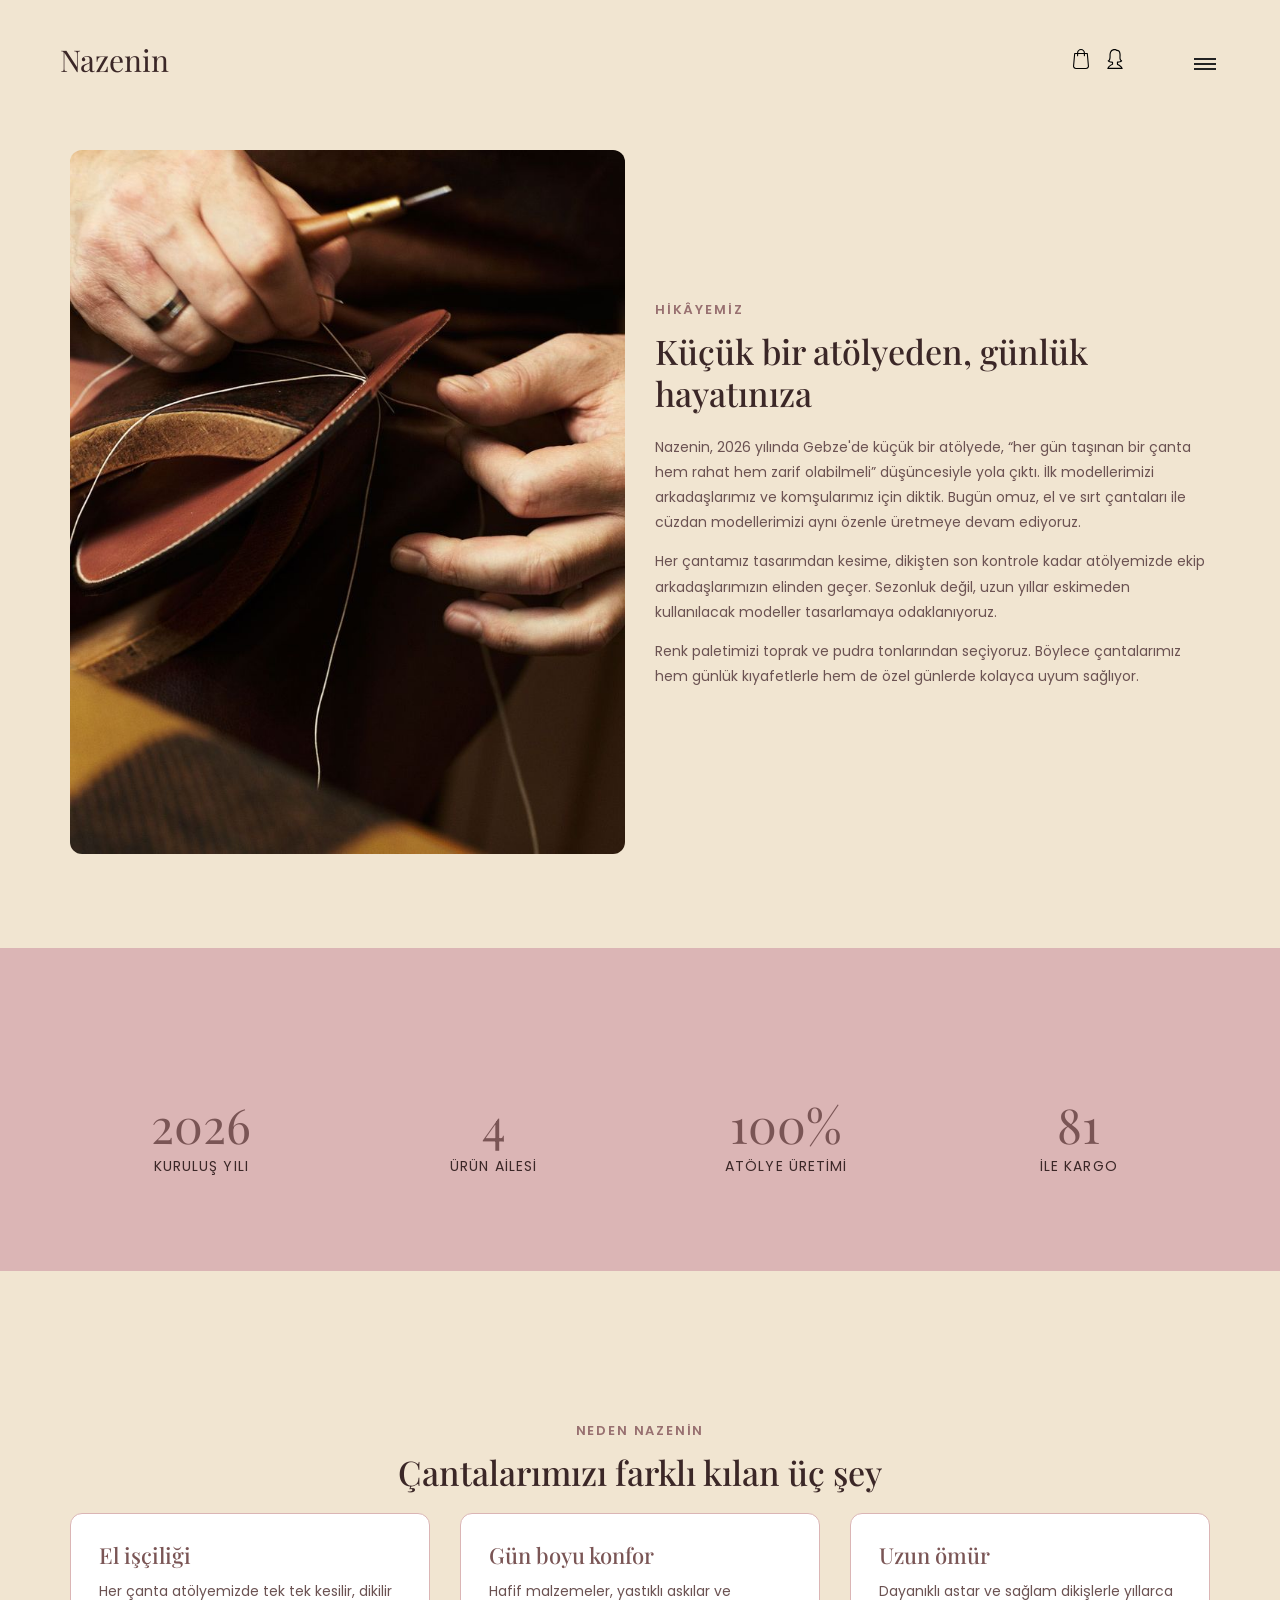
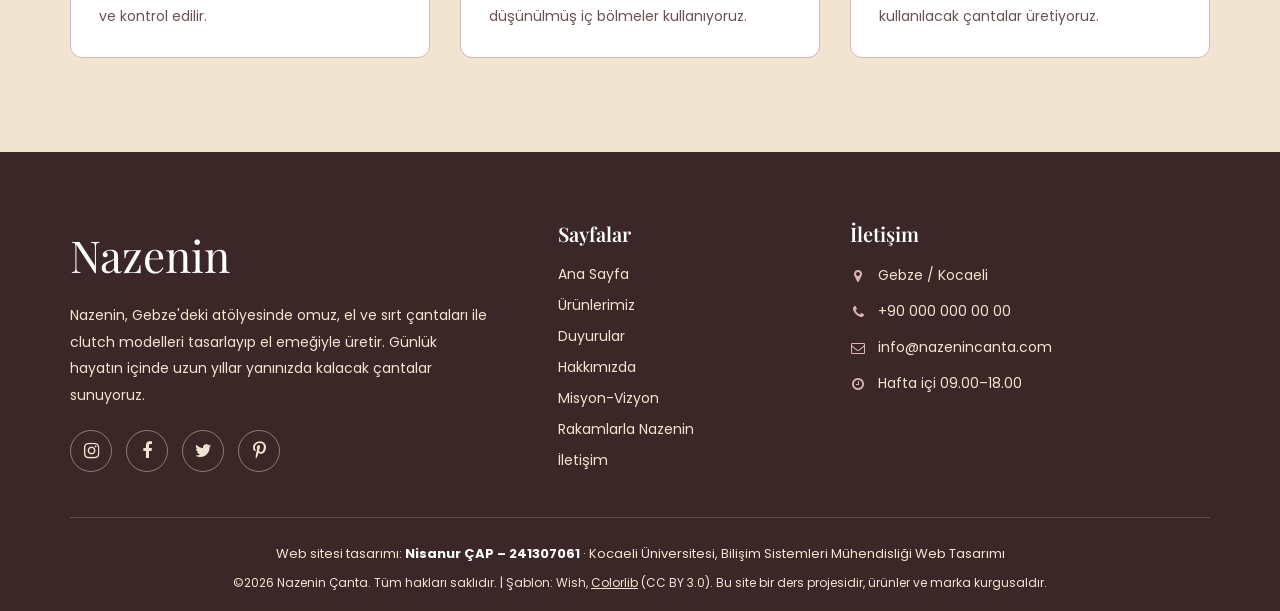
==== commit 69f89d59: "hakkımızda ve misyon-vizyon" ====
--- a/hakkimizda.html
+++ b/hakkimizda.html
@@ -1,434 +1,76 @@
 <!DOCTYPE html>
 <html lang="tr">
 <head>
-<title>Nazenin Çanta</title>
+<title>Hakkımızda · Nazenin Çanta</title>
 <meta charset="utf-8">
 <meta http-equiv="X-UA-Compatible" content="IE=edge">
-<meta name="description" content="Nazenin Çanta: el işçiliğiyle üretilen omuz, el ve sırt çantaları.">
+<meta name="description" content="Nazenin Çanta hakkında: hikâyemiz, üretim anlayışımız ve değerlerimiz.">
 <meta name="viewport" content="width=device-width, initial-scale=1">
 
-<!-- Google Fonts: başlık = Playfair Display, metin = Poppins (Türkçe karakter destekli) -->
+<!-- Google Fonts: Playfair Display + Poppins -->
 <link rel="preconnect" href="https://fonts.googleapis.com">
 <link rel="preconnect" href="https://fonts.gstatic.com" crossorigin>
 <link href="https://fonts.googleapis.com/css2?family=Playfair+Display:wght@500;600&family=Poppins:wght@400;500;600&display=swap" rel="stylesheet">
 
+<!-- Ic sayfalarin ustundeki banner (.home) product.css icinde tanimli, bu yuzden index.html'in degil urun sayfasinin CSS'ini kullaniyoruz -->
 <link rel="stylesheet" type="text/css" href="styles/bootstrap4/bootstrap.min.css">
 <link href="plugins/font-awesome-4.7.0/css/font-awesome.min.css" rel="stylesheet" type="text/css">
-<link rel="stylesheet" type="text/css" href="plugins/OwlCarousel2-2.2.1/owl.carousel.css">
-<link rel="stylesheet" type="text/css" href="plugins/OwlCarousel2-2.2.1/owl.theme.default.css">
-<link rel="stylesheet" type="text/css" href="plugins/OwlCarousel2-2.2.1/animate.css">
-<link href="plugins/colorbox/colorbox.css" rel="stylesheet" type="text/css">
-<link rel="stylesheet" type="text/css" href="styles/main_styles.css">
-<link rel="stylesheet" type="text/css" href="styles/responsive.css">
-<!-- EN SONDA: Wish'in renk ve fontlarını ezen kendi dosyamız -->
+<link rel="stylesheet" type="text/css" href="styles/product.css">
+<link rel="stylesheet" type="text/css" href="styles/product_responsive.css">
 <link rel="stylesheet" type="text/css" href="styles/nazenin.css">
 </head>
-
 <body>
 
 <div class="super_container">
 
 	<div id="site-header"></div>
 
-	<!-- Home -->
-
-	<div class="home">
-		
-		<!-- Home Slider -->
-
-		<div class="home_slider_container">
-			<div class="owl-carousel owl-theme home_slider">
-				
-				<!-- Home Slider Item -->
-				<div class="owl-item">
-					<div class="home_slider_background" style="background-image:url(images/anasayfaresim_1.jpg)"></div>
-					<div class="home_slider_content">
-						<div class="home_slider_content_inner">
-							<div class="home_slider_subtitle">Promo Prices</div>
-							<div class="home_slider_title">New Collection</div>
-						</div>	
-					</div>
+	<!-- Hikaye -->
+	<div class="icerik_bolum">
+		<div class="container">
+			<div class="row align-items-center">
+				<div class="col-lg-6">
+					<div class="icerik_resim"><img src="images/hakkimizda.jpg" alt="Nazenin atölyesinden bir görünüm"></div>
 				</div>
-
-				<!-- Home Slider Item -->
-				<div class="owl-item">
-					<div class="home_slider_background" style="background-image:url(images/anasayfaresim_2.jpg)"></div>
-					<div class="home_slider_content">
-						<div class="home_slider_content_inner">
-							<div class="home_slider_subtitle">Promo Prices</div>
-							<div class="home_slider_title">New Collection</div>
-						</div>	
-					</div>
-				</div>
-
-				<!-- Home Slider Item -->
-				<div class="owl-item">
-					<div class="home_slider_background" style="background-image:url(images/anasayfaresim_3.jpg)"></div>
-					<div class="home_slider_content">
-						<div class="home_slider_content_inner">
-							<div class="home_slider_subtitle">Promo Prices</div>
-							<div class="home_slider_title">New Collection</div>
-						</div>	
-					</div>
-				</div>
-
-			</div>
-			
-			<!-- Home Slider Nav -->
-
-			<div class="home_slider_next d-flex flex-column align-items-center justify-content-center"><img src="images/arrow_r.png" alt=""></div>
-
-			<!-- Home Slider Dots -->
-
-			<div class="home_slider_dots_container">
-				<div class="container">
-					<div class="row">
-						<div class="col">
-							<div class="home_slider_dots">
-								<ul id="home_slider_custom_dots" class="home_slider_custom_dots">
-									<li class="home_slider_custom_dot active">01.<div></div></li>
-									<li class="home_slider_custom_dot">02.<div></div></li>
-									<li class="home_slider_custom_dot">03.<div></div></li>
-								</ul>
-							</div>
-						</div>
-					</div>
-				</div>		
-			</div>
-		</div>
-	</div>
-
-	<!-- Promo -->
-
-	<div class="promo">
-		<div class="container">
-			<div class="row">
-				<div class="col">
-					<div class="section_title_container text-center">
-						<div class="section_subtitle">only the best</div>
-						<div class="section_title">promo prices</div>
-					</div>
-				</div>
-			</div>
-			<div class="row promo_container">
-
-				<!-- Promo Item -->
-				<div class="col-lg-4 promo_col">
-					<div class="promo_item">
-						<div class="promo_image">
-							<img src="images/promo_1.jpg" alt="">
-							<div class="promo_content promo_content_1">
-								<div class="promo_title">-30% off</div>
-								<div class="promo_subtitle">on all bags</div>
-							</div>
-						</div>
-						<div class="promo_link"><a href="#">Shop Now</a></div>
-					</div>
-				</div>
-
-				<!-- Promo Item -->
-				<div class="col-lg-4 promo_col">
-					<div class="promo_item">
-						<div class="promo_image">
-							<img src="images/promo_2.jpg" alt="">
-							<div class="promo_content promo_content_2">
-								<div class="promo_title">-30% off</div>
-								<div class="promo_subtitle">coats & jackets</div>
-							</div>
-						</div>
-						<div class="promo_link"><a href="#">Shop Now</a></div>
-					</div>
-				</div>
-
-				<!-- Promo Item -->
-				<div class="col-lg-4 promo_col">
-					<div class="promo_item">
-						<div class="promo_image">
-							<img src="images/promo_3.jpg" alt="">
-							<div class="promo_content promo_content_3">
-								<div class="promo_title">-25% off</div>
-								<div class="promo_subtitle">on Sandals</div>
-							</div>
-						</div>
-						<div class="promo_link"><a href="#">Shop Now</a></div>
-					</div>
-				</div>
-
-			</div>
-		</div>
-	</div>
-
-	<!-- New Arrivals -->
-
-	<div class="arrivals">
-		<div class="container">
-			<div class="row">
-				<div class="col">
-					<div class="section_title_container text-center">
-						<div class="section_subtitle">only the best</div>
-						<div class="section_title">new arrivals</div>
-					</div>
-				</div>
-			</div>
-			<div class="row products_container">
-
-				<!-- Product -->
-				<div class="col-lg-4 product_col">
-					<div class="product">
-						<div class="product_image">
-							<img src="images/product_1.jpg" alt="">
-						</div>
-						<div class="rating rating_4">
-							<i class="fa fa-star"></i>
-							<i class="fa fa-star"></i>
-							<i class="fa fa-star"></i>
-							<i class="fa fa-star"></i>
-							<i class="fa fa-star"></i>
-						</div>
-						<div class="product_content clearfix">
-							<div class="product_info">
-								<div class="product_name"><a href="product.html">Woman's Long Dress</a></div>
-								<div class="product_price">$45.00</div>
-							</div>
-							<div class="product_options">
-								<div class="product_buy product_option"><img src="images/shopping-bag-white.svg" alt=""></div>
-								<div class="product_fav product_option">+</div>
-							</div>
-						</div>
-					</div>
-				</div>
-
-				<!-- Product -->
-				<div class="col-lg-4 product_col">
-					<div class="product">
-						<div class="product_image">
-							<img src="images/product_2.jpg" alt="">
-						</div>
-						<div class="rating rating_4">
-							<i class="fa fa-star"></i>
-							<i class="fa fa-star"></i>
-							<i class="fa fa-star"></i>
-							<i class="fa fa-star"></i>
-							<i class="fa fa-star"></i>
-						</div>
-						<div class="product_content clearfix">
-							<div class="product_info">
-								<div class="product_name"><a href="product.html">2 Piece Swimsuit</a></div>
-								<div class="product_price">$35.00</div>
-							</div>
-							<div class="product_options">
-								<div class="product_buy product_option"><img src="images/shopping-bag-white.svg" alt=""></div>
-								<div class="product_fav product_option">+</div>
-							</div>
-						</div>
-					</div>
-				</div>
-
-				<!-- Product -->
-				<div class="col-lg-4 product_col">
-					<div class="product">
-						<div class="product_image">
-							<img src="images/product_3.jpg" alt="">
-						</div>
-						<div class="rating rating_4">
-							<i class="fa fa-star"></i>
-							<i class="fa fa-star"></i>
-							<i class="fa fa-star"></i>
-							<i class="fa fa-star"></i>
-							<i class="fa fa-star"></i>
-						</div>
-						<div class="product_content clearfix">
-							<div class="product_info">
-								<div class="product_name"><a href="product.html">Man Blue Jacket</a></div>
-								<div class="product_price">$145.00</div>
-							</div>
-							<div class="product_options">
-								<div class="product_buy product_option"><img src="images/shopping-bag-white.svg" alt=""></div>
-								<div class="product_fav product_option">+</div>
-							</div>
-						</div>
-					</div>
-				</div>
-
-			</div>
-		</div>
-	</div>
-
-	<!-- Extra -->
-
-	<div class="extra clearfix">
-		<div class="extra_promo extra_promo_1">
-			<div class="extra_promo_image" style="background-image:url(images/extra_1.jpg)"></div>
-			<div class="extra_1_content d-flex flex-column align-items-center justify-content-center text-center">
-				<div class="extra_1_price">30%<span>off</span></div>
-				<div class="extra_1_title">On all shoes</div>
-				<div class="extra_1_text">*Integer ut imperdiet erat. Quisque ultricies lectus tellus, eu tristique magna pharetra.</div>
-				<div class="button extra_1_button"><a href="checkout.html">check out</a></div>
-			</div>
-		</div>
-		<div class="extra_promo extra_promo_2">
-			<div class="extra_promo_image" style="background-image:url(images/extra_2.jpg)"></div>
-			<div class="extra_2_content d-flex flex-column align-items-center justify-content-center text-center">
-				<div class="extra_2_title">
-					<div class="extra_2_center">&</div>
-					<div class="extra_2_top">Mix</div>
-					<div class="extra_2_bottom">Match</div>
-				</div>
-				<div class="extra_2_text">*Integer ut imperdiet erat. Quisque ultricies lectus tellus, eu tristique magna pharetra.</div>
-				<div class="button extra_2_button"><a href="checkout.html">check out</a></div>
-			</div>
-		</div>
-	</div>
-
-	<!-- Gallery -->
-
-	<div class="gallery">
-		<div class="gallery_image" style="background-image:url(images/gallery.jpg)"></div>
-		<div class="container">
-			<div class="row">
-				<div class="col">
-					<div class="gallery_title text-center">
-						<ul>
-							<li><a href="#">#wish</a></li>
-							<li><a href="#">#wishinstagram</a></li>
-							<li><a href="#">#wishgirl</a></li>
-						</ul>
-					</div>
-					<div class="gallery_text text-center">*Integer ut imperdiet erat. Quisque ultricies lectus tellus, eu tristique magna pharetra.</div>
-					<div class="button gallery_button"><a href="#">submit</a></div>
-				</div>
-			</div>
-		</div>	
-		<div class="gallery_slider_container">
-			
-			<!-- Gallery Slider -->
-			<div class="owl-carousel owl-theme gallery_slider">
-				
-				<!-- Gallery Item -->
-				<div class="owl-item gallery_item">
-					<a class="colorbox" href="images/gallery_1.jpg">
-						<img src="images/gallery_1.jpg" alt="">
-					</a>
-				</div>
-
-				<!-- Gallery Item -->
-				<div class="owl-item gallery_item">
-					<a class="colorbox" href="images/gallery_2.jpg">
-						<img src="images/gallery_2.jpg" alt="">
-					</a>
-				</div>
-
-				<!-- Gallery Item -->
-				<div class="owl-item gallery_item">
-					<a class="colorbox" href="images/gallery_3.jpg">
-						<img src="images/gallery_3.jpg" alt="">
-					</a>
-				</div>
-
-				<!-- Gallery Item -->
-				<div class="owl-item gallery_item">
-					<a class="colorbox" href="images/gallery_4.jpg">
-						<img src="images/gallery_4.jpg" alt="">
-					</a>
-				</div>
-
-				<!-- Gallery Item -->
-				<div class="owl-item gallery_item">
-					<a class="colorbox" href="images/gallery_5.jpg">
-						<img src="images/gallery_5.jpg" alt="">
-					</a>
-				</div>
-
-				<!-- Gallery Item -->
-				<div class="owl-item gallery_item">
-					<a class="colorbox" href="images/gallery_6.jpg">
-						<img src="images/gallery_6.jpg" alt="">
-					</a>
-				</div>
-
-			</div>
-		</div>	
-	</div>
-
-	<!-- Testimonials -->
-
-	<div class="testimonials">
-		<div class="container">
-			<div class="row">
-				<div class="col">
-					<div class="section_title_container text-center">
-						<div class="section_subtitle">only the best</div>
-						<div class="section_title">testimonials</div>
-					</div>
-				</div>
-			</div>
-			<div class="row test_slider_container">
-				<div class="col">
-
-					<!-- Testimonials Slider -->
-					<div class="owl-carousel owl-theme test_slider text-center">
-
-						<!-- Testimonial Item -->
-						<div class="owl-item">
-							<div class="test_text">“Integer ut imperdiet erat. Quisque ultricies lectus tellus, eu tristique magna pharetra nec. Fusce vel lorem libero. Integer ex mi, facilisis sed nisi ut, vestibulum ultrices nulla. Aliquam egestas tempor leo.”</div>
-							<div class="test_content">
-								<div class="test_image"><img src="images/testimonials.jpg" alt=""></div>
-								<div class="test_name">Christinne Smith</div>
-								<div class="test_title">client</div>
-							</div>
-						</div>
-
-						<!-- Testimonial Item -->
-						<div class="owl-item">
-							<div class="test_text">“Integer ut imperdiet erat. Quisque ultricies lectus tellus, eu tristique magna pharetra nec. Fusce vel lorem libero. Integer ex mi, facilisis sed nisi ut, vestibulum ultrices nulla. Aliquam egestas tempor leo.”</div>
-							<div class="test_content">
-								<div class="test_image"><img src="images/testimonials.jpg" alt=""></div>
-								<div class="test_name">Christinne Smith</div>
-								<div class="test_title">client</div>
-							</div>
-						</div>
-
-						<!-- Testimonial Item -->
-						<div class="owl-item">
-							<div class="test_text">“Integer ut imperdiet erat. Quisque ultricies lectus tellus, eu tristique magna pharetra nec. Fusce vel lorem libero. Integer ex mi, facilisis sed nisi ut, vestibulum ultrices nulla. Aliquam egestas tempor leo.”</div>
-							<div class="test_content">
-								<div class="test_image"><img src="images/testimonials.jpg" alt=""></div>
-								<div class="test_name">Christinne Smith</div>
-								<div class="test_title">client</div>
-							</div>
-						</div>
-
-					</div>
-
+				<div class="col-lg-6">
+					<div class="icerik_ust">hikâyemiz</div>
+					<h2 class="icerik_baslik">Küçük bir atölyeden, günlük hayatınıza</h2>
+					<p>Nazenin, 2026 yılında Gebze'de küçük bir atölyede, “her gün taşınan bir çanta hem rahat hem zarif olabilmeli” düşüncesiyle yola çıktı. İlk modellerimizi arkadaşlarımız ve komşularımız için diktik. Bugün omuz, el ve sırt çantaları ile cüzdan modellerimizi aynı özenle üretmeye devam ediyoruz.</p>
+					<p>Her çantamız tasarımdan kesime, dikişten son kontrole kadar atölyemizde ekip arkadaşlarımızın elinden geçer. Sezonluk değil, uzun yıllar eskimeden kullanılacak modeller tasarlamaya odaklanıyoruz.</p>
+					<p>Renk paletimizi toprak ve pudra tonlarından seçiyoruz. Böylece çantalarımız hem günlük kıyafetlerle hem de özel günlerde kolayca uyum sağlıyor.</p>
 				</div>
 			</div>
 		</div>
 	</div>
 
-	<!-- Newsletter -->
+	<!-- Rakamlarla kısa özet -->
+	<div class="icerik_bolum icerik_bolum_koyu">
+		<div class="container">
+			<div class="row text-center">
+				<div class="col-6 col-md-3"><div class="icerik_rakam">2026</div><div class="icerik_rakam_aciklama">kuruluş yılı</div></div>
+				<div class="col-6 col-md-3"><div class="icerik_rakam">4</div><div class="icerik_rakam_aciklama">ürün ailesi</div></div>
+				<div class="col-6 col-md-3"><div class="icerik_rakam">100%</div><div class="icerik_rakam_aciklama">atölye üretimi</div></div>
+				<div class="col-6 col-md-3"><div class="icerik_rakam">81</div><div class="icerik_rakam_aciklama">ile kargo</div></div>
+			</div>
+		</div>
+	</div>
 
-	<div class="newsletter">
-		<div class="newsletter_content">
-			<div class="newsletter_image" style="background-image:url(images/newsletter.jpg)"></div>
-			<div class="container">
-				<div class="row">
-					<div class="col">
-						<div class="section_title_container text-center">
-							<div class="section_subtitle">only the best</div>
-							<div class="section_title">subscribe for a 20% discount</div>
-						</div>
-					</div>
+	<!-- Neden Nazenin -->
+	<div class="icerik_bolum">
+		<div class="container">
+			<div class="text-center">
+				<div class="icerik_ust">neden nazenin</div>
+				<h2 class="icerik_baslik">Çantalarımızı farklı kılan üç şey</h2>
+			</div>
+			<div class="row">
+				<div class="col-md-4">
+					<div class="icerik_kart"><h3>El işçiliği</h3><p>Her çanta atölyemizde tek tek kesilir, dikilir ve kontrol edilir.</p></div>
 				</div>
-				<div class="row newsletter_container">
-					<div class="col-lg-10 offset-lg-1">
-						<div class="newsletter_form_container">
-							<form action="#">
-								<input type="email" class="newsletter_input" required="required" placeholder="E-mail here">
-								<button type="submit" class="newsletter_button">subscribe</button>
-							</form>
-						</div>
-						<div class="newsletter_text">Integer ut imperdiet erat. Quisque ultricies lectus tellus, eu tristique magna pharetra nec. Fusce vel lorem libero. Integer ex mi, facilisis sed nisi ut, vestib ulum ultrices nulla. Aliquam egestas tempor leo.</div>
-					</div>
+				<div class="col-md-4">
+					<div class="icerik_kart"><h3>Gün boyu konfor</h3><p>Hafif malzemeler, yastıklı askılar ve düşünülmüş iç bölmeler kullanıyoruz.</p></div>
+				</div>
+				<div class="col-md-4">
+					<div class="icerik_kart"><h3>Uzun ömür</h3><p>Dayanıklı astar ve sağlam dikişlerle yıllarca kullanılacak çantalar üretiyoruz.</p></div>
 				</div>
 			</div>
 		</div>
@@ -441,12 +83,10 @@
 <script src="js/jquery-3.2.1.min.js"></script>
 <script src="styles/bootstrap4/popper.js"></script>
 <script src="styles/bootstrap4/bootstrap.min.js"></script>
-<script src="plugins/OwlCarousel2-2.2.1/owl.carousel.js"></script>
 <script src="plugins/easing/easing.js"></script>
 <script src="plugins/parallax-js-master/parallax.min.js"></script>
-<script src="plugins/colorbox/jquery.colorbox-min.js"></script>
+<!-- layout.js, product_custom.js'ten ÖNCE yüklenmeli -->
 <script src="js/layout.js"></script>
-<script src="js/custom.js"></script>
-
+<script src="js/product_custom.js"></script>
 </body>
-</html>+</html>
--- a/styles/product.css
+++ b/styles/product.css
@@ -0,0 +1,1428 @@
+@charset "utf-8";
+/* CSS Document */
+
+/******************************
+
+[Table of Contents]
+
+1. Fonts
+2. Body and some general stuff
+3. Header
+	3.1 Header - Logo
+	3.2 Header - Main Navigation
+	3.3 Header - Search
+	3.4 Header - Shopping
+	3.5 Header - Burger
+4. Home
+5. Menu
+6. Product
+	6.1 Current Page
+	6.2 Product Image
+	6.3 Product Content
+7. Reviews
+8. Review Form
+9. Newsletter
+10. Footer
+
+
+******************************/
+
+/***********
+1. Fonts
+***********/
+
+@import url('https://fonts.googleapis.com/css?family=Open+Sans:300,400,600,700,800');
+@font-face
+{
+	font-family: 'Lucida';
+	src: url('../fonts/lucida_bright_regular.ttf')  format('truetype');
+}
+@font-face
+{
+	font-family: 'Lucida';
+	src: url('../fonts/lucida_bright_demi.ttf')  format('truetype');
+	font-weight: 700;
+}
+@font-face
+{
+	font-family: 'Beyond';
+	src: url('../fonts/beyond_the_mountains.otf')  format('opentype'),
+		 url('../fonts/beyond_the_mountains.ttf')  format('truetype');
+}
+
+/*********************************
+2. Body and some general stuff
+*********************************/
+
+*
+{
+	margin: 0;
+	padding: 0;
+	-webkit-font-smoothing: antialiased;
+	-webkit-text-shadow: rgba(0,0,0,.01) 0 0 1px;
+	text-shadow: rgba(0,0,0,.01) 0 0 1px;
+}
+body
+{
+	font-family: 'Open Sans', sans-serif;
+	font-size: 14px;
+	font-weight: 400;
+	background: #FFFFFF;
+	color: #2f2f2f;
+}
+div
+{
+	display: block;
+	position: relative;
+	-webkit-box-sizing: border-box;
+    -moz-box-sizing: border-box;
+    box-sizing: border-box;
+}
+ul
+{
+	list-style: none;
+	margin-bottom: 0px;
+}
+p
+{
+	font-family: 'Open Sans', sans-serif;
+	font-size: 14px;
+	line-height: 2;
+	font-weight: 400;
+	color: #929191;
+	-webkit-font-smoothing: antialiased;
+	-webkit-text-shadow: rgba(0,0,0,.01) 0 0 1px;
+	text-shadow: rgba(0,0,0,.01) 0 0 1px;
+}
+p a
+{
+	display: inline;
+	position: relative;
+	color: inherit;
+	border-bottom: solid 1px #ffa07f;
+	-webkit-transition: all 200ms ease;
+	-moz-transition: all 200ms ease;
+	-ms-transition: all 200ms ease;
+	-o-transition: all 200ms ease;
+	transition: all 200ms ease;
+}
+a, a:hover, a:visited, a:active, a:link
+{
+	text-decoration: none;
+	-webkit-font-smoothing: antialiased;
+	-webkit-text-shadow: rgba(0,0,0,.01) 0 0 1px;
+	text-shadow: rgba(0,0,0,.01) 0 0 1px;
+}
+p a:active
+{
+	position: relative;
+	color: #FF6347;
+}
+p a:hover
+{
+	color: #FFFFFF;
+	background: #ffa07f;
+}
+p a:hover::after
+{
+	opacity: 0.2;
+}
+::selection
+{
+	
+}
+p::selection
+{
+	
+}
+h1{font-size: 48px;}
+h2{font-size: 36px;}
+h3{font-size: 24px;}
+h4{font-size: 18px;}
+h5{font-size: 14px;}
+h1, h2, h3, h4, h5, h6
+{
+	font-family: 'Open Sans', sans-serif;
+	-webkit-font-smoothing: antialiased;
+	-webkit-text-shadow: rgba(0,0,0,.01) 0 0 1px;
+	text-shadow: rgba(0,0,0,.01) 0 0 1px;
+}
+h1::selection, 
+h2::selection, 
+h3::selection, 
+h4::selection, 
+h5::selection, 
+h6::selection
+{
+	
+}
+.form-control
+{
+	color: #db5246;
+}
+section
+{
+	display: block;
+	position: relative;
+	box-sizing: border-box;
+}
+.clear
+{
+	clear: both;
+}
+.clearfix::before, .clearfix::after
+{
+	content: "";
+	display: table;
+}
+.clearfix::after
+{
+	clear: both;
+}
+.clearfix
+{
+	zoom: 1;
+}
+.float_left
+{
+	float: left;
+}
+.float_right
+{
+	float: right;
+}
+.trans_200
+{
+	-webkit-transition: all 200ms ease;
+	-moz-transition: all 200ms ease;
+	-ms-transition: all 200ms ease;
+	-o-transition: all 200ms ease;
+	transition: all 200ms ease;
+}
+.trans_300
+{
+	-webkit-transition: all 300ms ease;
+	-moz-transition: all 300ms ease;
+	-ms-transition: all 300ms ease;
+	-o-transition: all 300ms ease;
+	transition: all 300ms ease;
+}
+.trans_400
+{
+	-webkit-transition: all 400ms ease;
+	-moz-transition: all 400ms ease;
+	-ms-transition: all 400ms ease;
+	-o-transition: all 400ms ease;
+	transition: all 400ms ease;
+}
+.trans_500
+{
+	-webkit-transition: all 500ms ease;
+	-moz-transition: all 500ms ease;
+	-ms-transition: all 500ms ease;
+	-o-transition: all 500ms ease;
+	transition: all 500ms ease;
+}
+.fill_height
+{
+	height: 100%;
+}
+.super_container
+{
+	width: 100%;
+	overflow: hidden;
+}
+.prlx_parent
+{
+	overflow: hidden;
+}
+.prlx
+{
+	height: 130% !important;
+}
+.parallax-window
+{
+    min-height: 400px;
+    background: transparent;
+}
+.nopadding
+{
+	padding: 0px !important;
+}
+.section_title_container
+{
+
+}
+.section_subtitle
+{
+	font-size: 14px;
+	font-weight: 600;
+	color: #937c6f;
+	text-transform: uppercase;
+	letter-spacing: 0.2em;
+}
+.section_title
+{
+	font-family: 'Lucida', serif;
+	font-size: 60px;
+	text-transform: uppercase;
+	color: #2f2f2f;
+	margin-top: -4px;
+}
+.button
+{
+	width: 142px;
+	height: 46px;
+	background: #937c6f;
+	text-align: center;
+	-webkit-transition: all 200ms ease;
+	-moz-transition: all 200ms ease;
+	-ms-transition: all 200ms ease;
+	-o-transition: all 200ms ease;
+	transition: all 200ms ease;
+}
+.button a
+{
+	display: block;
+	font-size: 12px;
+	text-transform: uppercase;
+	color: #FFFFFF;
+	letter-spacing: 0.2em;
+	line-height: 46px;
+	-webkit-transition: all 200ms ease;
+	-moz-transition: all 200ms ease;
+	-ms-transition: all 200ms ease;
+	-o-transition: all 200ms ease;
+	transition: all 200ms ease;
+}
+.button:hover
+{
+	background: #e0e3e4;
+}
+.button:hover a
+{
+	color: #232323;
+}
+
+/*********************************
+3. Header
+*********************************/
+
+.header
+{
+	position: fixed;
+	top: 0;
+	left: 0;
+	width: 100%;
+	height: 120px;
+	background: #FFFFFF;
+	z-index: 100;
+	padding-left: 60px;
+	padding-right: 64px;
+	-webkit-transition: all 200ms ease;
+	-moz-transition: all 200ms ease;
+	-ms-transition: all 200ms ease;
+	-o-transition: all 200ms ease;
+	transition: all 200ms ease;
+}
+.header.scrolled
+{
+	height: 80px;
+}
+.header_inner
+{
+	width: 100%;
+	height: 100%;
+}
+
+/*********************************
+3.1 Header - Logo
+*********************************/
+
+.logo a
+{
+	font-family: 'Lucida', serif;
+	font-size: 30px;
+	color: #2f2f2f;
+}
+
+/*********************************
+3.2 Header - Main Navigation
+*********************************/
+
+.main_nav
+{
+	padding-left: 252px;
+	-webkit-transform: translateY(4px);
+	-moz-transform: translateY(4px);
+	-ms-transform: translateY(4px);
+	-o-transform: translateY(4px);
+	transform: translateY(4px);
+}
+.main_nav ul li
+{
+	display: inline-block;
+	margin-right: 50px;
+}
+.main_nav ul li:last-child
+{
+	margin-right: 0;
+}
+.main_nav ul li a
+{
+	font-size: 12px;
+	text-transform: uppercase;
+	color: #2f2f2f;
+	font-weight: 600;
+	letter-spacing: 0.2em;
+	-webkit-transition: all 200ms ease;
+	-moz-transition: all 200ms ease;
+	-ms-transition: all 200ms ease;
+	-o-transition: all 200ms ease;
+	transition: all 200ms ease;
+}
+.main_nav ul li a:hover
+{
+	color: #937c6f;
+}
+
+/*********************************
+3.3 Header - Search
+*********************************/
+
+.search
+{
+	display: inline-block;
+	width: 400px;
+	-webkit-transform: translateY(2px);
+	-moz-transform: translateY(2px);
+	-ms-transform: translateY(2px);
+	-o-transform: translateY(2px);
+	transform: translateY(2px);
+}
+.search_input
+{
+	width: 100%;
+	height: 43px;
+	background: #f9f5f5;
+	border: none;
+	outline: none;
+	padding-left: 20px;
+}
+.search_button
+{
+	position: absolute;
+	top: 45%;
+	-webkit-transform: translateY(-50%);
+	-moz-transform: translateY(-50%);
+	-ms-transform: translateY(-50%);
+	-o-transform: translateY(-50%);
+	transform: translateY(-50%);
+	right: 10px;
+	width: 19px;
+	height: 19px;
+	background: transparent;
+	border: none;
+	outline: none;
+}
+.search_button:focus
+{
+	outline: none !important;
+}
+.search_button img
+{
+	max-width: 100%;
+}
+
+/*********************************
+3.4 Header - Shopping
+*********************************/
+
+.shopping
+{
+	display: inline-block;
+	margin-left: 111px;
+	padding-right: 161px;
+	-webkit-transform: translateY(-2px);
+	-moz-transform: translateY(-2px);
+	-ms-transform: translateY(-2px);
+	-o-transform: translateY(-2px);
+	transform: translateY(-2px);
+}
+.shopping a
+{
+	display: inline-block;
+	margin-right: 10px;
+}
+.shopping a:last-child
+{
+	margin-right: 0;
+}
+.cart_num_container,
+.star_num_container
+{
+	position: absolute;
+	top: 13px;
+	left: -5px;
+	width: 15px;
+	height: 15px;
+	background: #937c6f;
+	border-radius: 50%;
+}
+.cart_num_inner,
+.star_num_inner
+{
+	width: 100%;
+	height: 100%;
+}
+.cart_num,
+.star_num
+{
+	position: absolute;
+	top: 50%;
+	left: 50%;
+	-webkit-transform: translate(-50%, -50%);
+	-moz-transform: translate(-50%, -50%);
+	-ms-transform: translate(-50%, -50%);
+	-o-transform: translate(-50%, -50%);
+	transform: translate(-50%, -50%);
+	font-size: 9px;
+	font-weight: 600;
+	color: #FFFFFF;
+}
+.star img
+{
+	width: 20px;
+	height: 20px;
+}
+.avatar img
+{
+	width: 20px;
+	height: 20px;
+}
+
+/*********************************
+3.5 Header - Burger
+*********************************/
+
+.burger_container
+{
+	position: absolute;
+	top: calc(50% + 4px);
+	-webkit-transform: translateY(-50%);
+	-moz-transform: translateY(-50%);
+	-ms-transform: translateY(-50%);
+	-o-transform: translateY(-50%);
+	transform: translateY(-50%);
+	right: 0;
+	width: 22px;
+	height: 16px;
+	cursor: pointer;
+}
+.burger_container div
+{
+	width: 100%;
+	height: 2px;
+	background: #232323;
+	-webkit-transition: all 200ms ease;
+	-moz-transition: all 200ms ease;
+	-ms-transition: all 200ms ease;
+	-o-transition: all 200ms ease;
+	transition: all 200ms ease;
+	pointer-events: none;
+}
+.burger_container:hover div
+{
+	background: #937c6f;
+}
+
+/*********************************
+4. Home
+*********************************/
+
+.home
+{
+	width: 100%;
+}
+.home_background
+{
+	position: absolute;
+	top: 0;
+	left: 0;
+	width: 100%;
+	height: 100%;
+}
+.home_container
+{
+	width: 100%;
+	height: 397px;
+}
+.home_content
+{
+	position: absolute;
+	left: 0;
+	top: 62.4%;
+}
+.home_title
+{
+	font-family: 'Lucida', serif;
+	font-size: 36px;
+	color: #FFFFFF;
+	line-height: 0.75;
+}
+.breadcrumbs
+{
+	margin-top: 6px;
+}
+.breadcrumbs ul li
+{
+	display: inline-block;
+	position: relative;
+	font-family: 'Lucida', serif;
+	font-size: 16px;
+	color: #FFFFFF;
+}
+.breadcrumbs ul li a
+{
+	font-family: 'Lucida', serif;
+	font-size: 16px;
+	color: #FFFFFF;
+	-webkit-transition: all 200ms ease;
+	-moz-transition: all 200ms ease;
+	-ms-transition: all 200ms ease;
+	-o-transition: all 200ms ease;
+	transition: all 200ms ease;
+}
+.breadcrumbs ul li::after
+{
+	display: inline-block;
+	content: '/';
+	margin-left: 6px;
+}
+.breadcrumbs ul li:last-child::after
+{
+	display: none;
+}
+.breadcrumbs ul li a:hover
+{
+	color: #937c6f;
+}
+
+/*********************************
+5. Menu
+*********************************/
+
+.menu
+{
+	position: fixed;
+	top: 0;
+	right: -400px;
+	width: 400px;
+	height: 100vh;
+	background: #FFFFFF;
+	z-index: 101;
+	padding-right: 60px;
+	padding-top: 87px;
+	padding-left: 50px;
+}
+.menu.active
+{
+	right: 0;
+}
+.menu_close_container
+{
+	position: absolute;
+	top: 30px;
+	right: 60px;
+	width: 18px;
+	height: 18px;
+	transform-origin: center center;
+	-webkit-transform: rotate(45deg);
+	-moz-transform: rotate(45deg);
+	-ms-transform: rotate(45deg);
+	-o-transform: rotate(45deg);
+	transform: rotate(45deg);
+	cursor: pointer;
+}
+.menu_close
+{
+	width: 100%;
+	height: 100%;
+	transform-style: preserve-3D;
+}
+.menu_close div
+{
+	width: 100%;
+	height: 2px;
+	background: #232323;
+	top: 8px;
+	-webkit-transition: all 200ms ease;
+	-moz-transition: all 200ms ease;
+	-ms-transition: all 200ms ease;
+	-o-transition: all 200ms ease;
+	transition: all 200ms ease;
+}
+.menu_close div:last-of-type
+{
+	-webkit-transform: rotate(90deg) translateX(-2px);
+	-moz-transform: rotate(90deg) translateX(-2px);
+	-ms-transform: rotate(90deg) translateX(-2px);
+	-o-transform: rotate(90deg) translateX(-2px);
+	transform: rotate(90deg) translateX(-2px);
+	transform-origin: center;
+}
+.menu_close:hover div
+{
+	background: #937c6f;
+}
+.menu .logo
+{
+	margin-bottom: 60px;
+}
+.menu_nav ul li
+{
+	margin-bottom: 11px;
+}
+.menu_nav ul li a
+{
+	font-size: 12px;
+	text-transform: uppercase;
+	color: #2f2f2f;
+	font-weight: 600;
+	letter-spacing: 0.2em;
+	-webkit-transition: all 200ms ease;
+	-moz-transition: all 200ms ease;
+	-ms-transition: all 200ms ease;
+	-o-transition: all 200ms ease;
+	transition: all 200ms ease;
+}
+.menu_nav ul li a:hover
+{
+	color: #937c6f;
+}
+.menu .search
+{
+	width: 100%;
+	margin-bottom: 67px;
+}
+
+/*********************************
+6. Product
+*********************************/
+
+.product
+{
+	padding-top: 94px;
+	padding-bottom: 98px;
+	background: #FFFFFF;
+}
+
+/*********************************
+6.1 Current Page
+*********************************/
+
+.current_page
+{
+	
+}
+.current_page ul li
+{
+	display: inline-block;
+	position: relative;
+	font-family: 'Lucida', serif;
+	font-size: 16px;
+	color: #232323;
+}
+.current_page ul li::after
+{
+	display: inline-block;
+	content: '/';
+	margin-left: 10px;
+	margin-right: 6px;
+}
+.current_page ul li:last-child::after
+{
+	display: none;
+}
+.current_page ul li a
+{
+	font-family: 'Lucida', serif;
+	font-size: 16px;
+	color: #232323;
+	-webkit-transition: all 200ms ease;
+	-moz-transition: all 200ms ease;
+	-ms-transition: all 200ms ease;
+	-o-transition: all 200ms ease;
+	transition: all 200ms ease;
+}
+.current_page ul li a:hover
+{
+	color: #937c6f;
+}
+
+/*********************************
+6.2 Product Image
+*********************************/
+
+.product_row
+{
+	margin-top: 95px;
+}
+.product_image
+{
+	
+}
+.product_image_large
+{
+	width: 100%;
+}
+.product_image_large img
+{
+	max-width: 100%;
+}
+.product_image_thumbnails
+{
+	margin-top: 28px;
+}
+.product_image_thumbnail
+{
+	width: 166px;
+	height: 166px;
+	background-repeat: no-repeat;
+	background-size: cover;
+	background-position: center center;
+	margin-right: 30px;
+	cursor: pointer;
+}
+.product_image_thumbnail:last-child
+{
+	margin-right: 0;
+}
+
+/*********************************
+6.3 Product Content
+*********************************/
+
+.product_name
+{
+	font-size: 30px;
+	font-weight: 600;
+	color: #232323;
+	line-height: 0.75;
+}
+.product_price
+{
+	font-size: 24px;
+	font-weight: 600;
+	margin-top: 9px;
+	color: #8a8a8a;
+}
+.rating
+{
+	margin-top: 9px;
+}
+.rating i
+{
+	font-size: 18px;
+	margin-right: 3px;
+	color: #e0e3e4;
+}
+.rating i:last-child
+{
+	margin-right: 0px;
+}
+.rating_1 i:first-child{color: #f5c06f;}
+.rating_2 i:first-child{color: #f5c06f;}
+.rating_2 i:nth-child(2){color: #f5c06f;}
+.rating_3 i:first-child{color: #f5c06f;}
+.rating_3 i:nth-child(2){color: #f5c06f;}
+.rating_3 i:nth-child(3){color: #f5c06f;}
+.rating_4 i:first-child{color: #f5c06f;}
+.rating_4 i:nth-child(2){color: #f5c06f;}
+.rating_4 i:nth-child(3){color: #f5c06f;}
+.rating_4 i:nth-child(4){color: #f5c06f;}
+.rating_5 i:first-child{color: #f5c06f;}
+.rating_5 i:nth-child(2){color: #f5c06f;}
+.rating_5 i:nth-child(3){color: #f5c06f;}
+.rating_5 i:nth-child(4){color: #f5c06f;}
+.rating_5 i:nth-child(5){color: #f5c06f;}
+.in_stock_container
+{
+	margin-top: 27px;
+}
+.in_stock
+{
+	display: inline-block;
+	position: relative;
+	background: #e0e3e4;
+	width: 15px;
+	height: 15px;
+}
+.in_stock.in_stock_true::after
+{
+	display: block;
+	position: absolute;
+	top: 50%;
+	left: 50%;
+	-webkit-transform: translate(-50%, -50%);
+	-moz-transform: translate(-50%, -50%);
+	-ms-transform: translate(-50%, -50%);
+	-o-transform: translate(-50%, -50%);
+	transform: translate(-50%, -50%);
+	content: url(../images/checked.png);
+}
+.in_stock_container span
+{
+	font-size: 14px;
+	color: #232323;
+	margin-left: 7px;
+}
+.product_text
+{
+	margin-top: 56px;
+}
+.product_text p:last-of-type
+{
+	margin-bottom: 0;
+}
+.product_quantity_container
+{
+	margin-top: 43px;
+}
+.product_quantity_container span
+{
+	display: inline-block;
+	font-size: 14px;
+	font-weight: 600;
+	color: #232323;
+	vertical-align: middle;
+}
+.product_quantity
+{
+	display: inline-block;
+	width: 122px;
+	height: 41px;
+	border: solid 1px #b5b5b5;
+	overflow: hidden;
+	padding-left: 11px;
+	vertical-align: middle;
+	margin-left: 14px;
+}
+.product_quantity input
+{
+	display: block;
+	width: 30px;
+	height: 41px;
+	border: none;
+	outline: none;
+	font-size: 14px;
+	font-weight: 400;
+	color: #232323;
+	text-align: left;
+	padding-left: 9px;
+	line-height: 39px;
+	float: left;
+}
+.quantity_buttons
+{
+	position: absolute;
+	top: 0;
+	right: 7px;
+	height: 100%;
+	width: 29px;
+}
+.quantity_inc, 
+.quantity_dec
+{
+	display: -webkit-box;
+	display: -moz-box;
+	display: -ms-flexbox;
+	display: -webkit-flex;
+	display: flex;
+	flex-direction: column;
+	align-items: center;
+	width: 100%;
+	height: 50%;
+	cursor: pointer;
+}
+.quantity_control i
+{
+	font-size: 16px;
+	color: #232323;
+	pointer-events: none;
+}
+.quantity_control:active
+{
+	border: solid 1px rgba(14, 140, 228, 0.2);
+}
+.quantity_inc
+{
+	padding-bottom: 0px;
+	justify-content: flex-end;
+}
+.quantity_inc i
+{
+	-webkit-transform: translateY(3px);
+	-moz-transform: translateY(3px);
+	-ms-transform: translateY(3px);
+	-o-transform: translateY(3px);
+	transform: translateY(3px);
+}
+.quantity_dec
+{
+	padding-top: 0px;
+	justify-content: flex-start;
+}
+.quantity_dec i
+{
+	-webkit-transform: translateY(-3px);
+	-moz-transform: translateY(-3px);
+	-ms-transform: translateY(-3px);
+	-o-transform: translateY(-3px);
+	transform: translateY(-3px);
+}
+.product_size_container
+{
+	margin-top: 54px;
+}
+.product_size
+{
+	display: inline-block;
+	vertical-align: middle;
+}
+.product_size_container span
+{
+	display: inline-block;
+	vertical-align: middle;
+	margin-right: 15px;
+	font-size: 14px;
+	font-weight: 600;
+	color: #232323;
+}
+.regular_radio
+{
+	display: none;
+}
+.regular_radio:checked + label
+{
+	background: #937c6f;
+	color: #FFFFFF;
+}
+.regular_radio + label
+{
+	display: -webkit-box;
+	display: -moz-box;
+	display: -ms-flexbox;
+	display: -webkit-flex;
+	display: flex;
+	flex-direction: column;
+	justify-content: center;
+	align-items: center;
+	-webkit-appearance: none;
+	-moz-appearance: none;
+	-ms-appearance: none;
+	-o-appearance: none;
+	appearance: none;
+	width: 48px;
+	height: 41px;
+	background: #FFFFFF;
+	border: solid 1px #b5b5b5;
+	cursor: pointer;
+	margin-right: 8px;
+}
+.cart_button
+{
+	margin-top: 55px;
+}
+
+/*********************************
+7. Reviews
+*********************************/
+
+.reviews
+{
+	width: 100%;
+	margin-top: 99px;
+}
+.reviews_title
+{
+	font-family: 'Lucida', serif;
+	font-size: 30px;
+	color: #232323;
+	text-transform: uppercase;
+	line-height: 0.75;
+}
+.reviews_container
+{
+	margin-top: 99px;
+}
+.review
+{
+	margin-bottom: 62px;
+}
+.reviews_container ul li:last-child
+{
+	margin-bottom: 0;
+}
+.review_image
+{
+	width: 92px;
+	height: 92px;
+	overflow: hidden;
+	border-radius: 50%;
+	float: left;
+}
+.review_image img
+{
+	max-width: 100%;
+}
+.review_content
+{
+	padding-left: 139px;
+}
+.review_name a
+{
+	font-size: 16px;
+	font-weight: 600;
+	color: #232323;
+	-webkit-transition: all 200ms ease;
+	-moz-transition: all 200ms ease;
+	-ms-transition: all 200ms ease;
+	-o-transition: all 200ms ease;
+	transition: all 200ms ease;
+}
+.review_name a:hover
+{
+	color: #937c6f;
+}
+.review_date
+{
+	font-size: 12px;
+	color: #937c6f;
+	margin-top: 3px;
+}
+.review_rating
+{
+	margin-top: 14px;
+}
+.review_text
+{
+	margin-top: 28px;
+}
+.review_text p
+{
+	color: #777777;
+	line-height: 2.14;
+}
+.review_text p:last-of-type
+{
+	margin-bottom: 0;
+}
+
+/*********************************
+8. Review Form
+*********************************/
+
+.review_form_container
+{
+	width: 100%;
+	margin-top: 99px;
+}
+.review_form_title
+{
+	font-family: 'Lucida', serif;
+	font-size: 30px;
+	color: #232323;
+	text-transform: uppercase;
+	line-height: 0.75;
+}
+.review_form_content
+{
+	margin-top: 99px;
+}
+.review_form
+{
+	width: 100%;
+}
+.review_form div
+{
+	width: 100%;
+}
+.review_form_input
+{
+	display: block;
+	width: calc((100% - 60px) / 3);
+	height: 53px;
+	border: solid 1px #b5b5b5;
+	outline: none;
+	padding-left: 22px;
+}
+.review_form_text
+{
+	width: 100%;
+	height: 53px;
+	border: solid 1px #b5b5b5;
+	outline: none;
+	padding-left: 22px;
+	margin-top: 27px;
+	height: 234px;
+	padding-top: 20px;
+}
+.review_form_input::-webkit-input-placeholder,
+.review_form_text
+{
+	font-size: 12px !important;
+	font-weight: 400 !important;
+	font-style: italic;
+	color: #8c8c8c !important;
+}
+.review_form_input:-moz-placeholder,
+.review_form_text
+{
+	font-size: 12px !important;
+	font-weight: 400 !important;
+	font-style: italic;
+	color: #8c8c8c !important;
+}
+.review_form_input::-moz-placeholder,
+.review_form_text
+{
+	font-size: 12px !important;
+	font-weight: 400 !important;
+	font-style: italic;
+	color: #8c8c8c !important;
+} 
+.review_form_input:-ms-input-placeholder,
+.review_form_text
+{ 
+	font-size: 12px !important;
+	font-weight: 400 !important;
+	font-style: italic;
+	color: #8c8c8c !important;
+}
+.review_form_input::input-placeholder,
+.review_form_text
+{
+	font-size: 12px !important;
+	font-weight: 400 !important;
+	font-style: italic;
+	color: #8c8c8c !important;
+}
+.review_form_button
+{
+	width: 179px;
+	height: 46px;
+	border: none;
+	outline: none;
+	background: #937c6f;
+	color: #FFFFFF;
+	font-size: 12px;
+	text-transform: uppercase;
+	letter-spacing: 0.2em;
+	cursor: pointer;
+	margin-top: 18px;
+	-webkit-transition: all 200ms ease;
+	-moz-transition: all 200ms ease;
+	-ms-transition: all 200ms ease;
+	-o-transition: all 200ms ease;
+	transition: all 200ms ease;
+}
+.review_form_button:hover
+{
+	background: #e0e3e4;
+	color: #232323;
+}
+
+/*********************************
+9. Newsletter
+*********************************/
+
+.newsletter
+{
+	width: 100%;
+	padding-left: 62px;
+	padding-right: 62px;
+}
+.newsletter_content
+{
+	width: 100%;
+	padding-top: 88px;
+	padding-bottom: 94px;
+}
+.newsletter_image
+{
+	position: absolute;
+	top: 0;
+	left: 0;
+	width: 100%;
+	height: 100%;
+	background-repeat: no-repeat;
+	background-size: cover;
+	background-position: center center;
+}
+.newsletter .section_subtitle,
+.newsletter .section_title
+{
+	color: #FFFFFF;
+}
+.newsletter_container
+{
+	margin-top: 75px;
+}
+.newsletter_input
+{
+	width: 100%;
+	height: 46px;
+	background: #FFFFFF;
+	padding-left: 25px;
+	border: none;
+	outline: none;
+}
+.newsletter_input::-webkit-input-placeholder
+{
+	font-size: 12px !important;
+	font-weight: 400 !important;
+	font-style: italic;
+	color: #b3b3b3 !important;
+}
+.newsletter_input:-moz-placeholder
+{
+	font-size: 12px !important;
+	font-weight: 400 !important;
+	font-style: italic;
+	color: #b3b3b3 !important;
+}
+.newsletter_input::-moz-placeholder
+{
+	font-size: 12px !important;
+	font-weight: 400 !important;
+	font-style: italic;
+	color: #b3b3b3 !important;
+} 
+.newsletter_input:-ms-input-placeholder
+{ 
+	font-size: 12px !important;
+	font-weight: 400 !important;
+	font-style: italic;
+	color: #b3b3b3 !important;
+}
+.newsletter_input::input-placeholder
+{
+	font-size: 12px !important;
+	font-weight: 400 !important;
+	font-style: italic;
+	color: #b3b3b3 !important;
+}
+.newsletter_button
+{
+	position: absolute;
+	top: 0;
+	right: 0;
+	width: 142px;
+	height: 46px;
+	background: #937c6f;
+	color: #FFFFFF;
+	font-size: 12px;
+	letter-spacing: 0.2em;
+	text-transform: uppercase;
+	border: none;
+	outline: none;
+	cursor: pointer;
+	-webkit-transition: all 200ms ease;
+	-moz-transition: all 200ms ease;
+	-ms-transition: all 200ms ease;
+	-o-transition: all 200ms ease;
+	transition: all 200ms ease;
+}
+.newsletter_button:hover
+{
+	background: #e0e3e4;
+	color: #232323;
+}
+.newsletter_text
+{
+	font-size: 14px;
+	font-style: italic;
+	color: #FFFFFF;
+	margin-top: 19px;
+}
+
+/*********************************
+10. Footer
+*********************************/
+
+.footer
+{
+	padding-top: 80px;
+}
+.footer_logo a
+{
+	font-family: 'Lucida', serif;
+	font-size: 60px;
+	color: #232323;
+}
+.footer_nav
+{
+	margin-top: 14px;
+}
+.footer_nav ul li
+{
+	display: inline-block;
+	margin-right: 53px;
+}
+.footer_nav ul li:last-child
+{
+	margin-right: 0;
+}
+.footer_nav ul li a
+{
+	font-size: 12px;
+	text-transform: uppercase;
+	color: #232323;
+	font-weight: 600;
+	letter-spacing: 0.2em;
+	-webkit-transition: all 200ms ease;
+	-moz-transition: all 200ms ease;
+	-ms-transition: all 200ms ease;
+	-o-transition: all 200ms ease;
+	transition: all 200ms ease;
+}
+.footer_nav ul li a:hover
+{
+	color: #937c6f;
+}
+.footer_social
+{
+	margin-top: 51px;
+}
+.footer_social ul li
+{
+	display: inline-block;
+	margin-right: 36px;
+}
+.footer_social ul li:last-child
+{
+	margin-right: 0;
+}
+.footer_social ul li a i
+{
+	font-size: 24px;
+	color: #937c6f;
+	-webkit-transition: all 200ms ease;
+	-moz-transition: all 200ms ease;
+	-ms-transition: all 200ms ease;
+	-o-transition: all 200ms ease;
+	transition: all 200ms ease;
+}
+.footer_social ul li a i:hover
+{
+	color: #e0e3e4;
+}
+.copyright
+{
+	margin-top: 56px;
+	padding-bottom: 13px;
+	font-family: 'Lucida', serif;
+	font-size: 12px;
+	color: #232323;
+}
--- a/styles/product_responsive.css
+++ b/styles/product_responsive.css
@@ -0,0 +1,350 @@
+@charset "utf-8";
+/* CSS Document */
+
+/******************************
+
+[Table of Contents]
+
+1. 1600px
+2. 1440px
+3. 1280px
+4. 1199px
+5. 1024px
+6. 991px
+7. 959px
+8. 880px
+9. 768px
+10. 767px
+11. 539px
+12. 479px
+13. 400px
+
+******************************/
+
+/************
+1. 1800px
+************/
+
+@media only screen and (max-width: 1800px)
+{
+	.search
+	{
+		width: 200px;
+	}
+}
+
+/************
+1. 1600px
+************/
+
+@media only screen and (max-width: 1600px)
+{
+	.main_nav
+	{
+		padding-left: 100px;
+	}
+	.shopping
+	{
+		padding-right: 100px;
+		margin-left: 100px;
+	}
+}
+
+/************
+2. 1440px
+************/
+
+@media only screen and (max-width: 1440px)
+{
+	.shopping
+	{
+		padding-right: 74px;
+		margin-left: 60px;
+	}
+}
+
+/************
+3. 1380px
+************/
+
+@media only screen and (max-width: 1380px)
+{
+	.main_nav
+	{
+		padding-left: 60px;
+	}
+	.main_nav ul li
+	{
+		margin-right: 34px;
+	}
+	.header_search
+	{
+		display: none;
+	}
+}
+
+/************
+3. 1280px
+************/
+
+@media only screen and (max-width: 1280px)
+{
+	
+}
+
+/************
+4. 1199px
+************/
+
+@media only screen and (max-width: 1199px)
+{
+	
+}
+
+/************
+4. 1100px
+************/
+
+@media only screen and (max-width: 1100px)
+{
+	
+}
+
+/************
+5. 1024px
+************/
+
+@media only screen and (max-width: 1024px)
+{
+	
+}
+
+/************
+6. 991px
+************/
+
+@media only screen and (max-width: 991px)
+{
+	.main_nav
+	{
+		display: none;
+	}
+	.shopping
+	{
+		padding-right: 91px;
+	}
+	.section_title
+	{
+		font-size: 48px;
+	}
+	.product_content
+	{
+		margin-top: 63px;
+	}
+	.footer_nav ul li
+	{
+		margin-right: 30px;
+	}
+}
+
+/************
+7. 959px
+************/
+
+@media only screen and (max-width: 959px)
+{
+	
+}
+
+/************
+8. 880px
+************/
+
+@media only screen and (max-width: 880px)
+{
+	
+}
+
+/************
+9. 768px
+************/
+
+@media only screen and (max-width: 768px)
+{
+	
+}
+
+/************
+10. 767px
+************/
+
+@media only screen and (max-width: 767px)
+{
+	.review_form_input
+	{
+		width: 100%;
+		margin-bottom: 8px;
+	}
+	.review_form_text
+	{
+		margin-top: 0;
+	}
+}
+
+/************
+11. 575px
+************/
+
+@media only screen and (max-width: 575px)
+{
+	p{font-size: 13px;}
+	.home
+	{
+		height: 372px;
+	}
+	.header
+	{
+		height: 70px;
+		padding-left: 15px;
+		padding-right: 15px;
+	}
+	.logo a
+	{
+		font-size: 24px;
+	}
+	.shopping
+	{
+		padding-right: 47px;
+		margin-left: 0;
+	}
+	.burger_container
+	{
+		top: calc(50% + 1px);
+	}
+	.menu
+	{
+		width: 100%;
+		right: -100%;
+		padding-right: 15px;
+		padding-left: 15px;
+		padding-top: 21px;
+	}
+	.menu .search
+	{
+		margin-bottom: 50px;
+	}
+	.menu .search_input
+	{
+		height: 36px;
+	}
+	.menu_close_container
+	{
+		right: 15px;
+	}
+	.menu .logo
+	{
+		margin-bottom: 35px;
+		margin-right: auto;
+	}
+	.menu.active
+	{
+		right: 0;
+	}
+	.section_subtitle
+	{
+		font-size: 12px;
+	}
+	.section_title
+	{
+		font-size: 28px;
+	}
+	.review_image
+	{
+		width: 52px;
+		height: 52px;
+	}
+	.product_image_thumbnail
+	{
+		width: 80px;
+		height: 80px;
+		margin-right: 15px;
+	}
+	.review_content
+	{
+		padding-left: 67px;
+	}
+	.newsletter
+	{
+		padding-left: 15px;
+		padding-right: 15px;
+	}
+	.newsletter_button
+	{
+		display: block;
+		position: relative;
+		margin: 0 auto;
+		margin-top: 10px;
+	}
+	.newsletter_text
+	{
+		font-size: 13px;
+	}
+	.footer_logo a
+	{
+		font-size: 48px;
+	}
+	.footer_nav ul li
+	{
+		display: block;
+		margin-right: 0;
+		margin-bottom: 5px;
+	}
+	.footer_nav ul li:last-child
+	{
+		margin-bottom: 0;
+	}
+	.footer_social ul li
+	{
+		margin-right: 29px;
+	}
+	.footer_social ul li a i
+	{
+		font-size: 20px;
+	}
+}
+
+/************
+11. 539px
+************/
+
+@media only screen and (max-width: 539px)
+{
+	
+}
+
+/************
+12. 480px
+************/
+
+@media only screen and (max-width: 480px)
+{
+	
+}
+
+/************
+13. 479px
+************/
+
+@media only screen and (max-width: 479px)
+{
+	
+}
+
+/************
+14. 400px
+************/
+
+@media only screen and (max-width: 400px)
+{
+	
+}
--- a/styles/nazenin.css
+++ b/styles/nazenin.css
@@ -234,4 +234,73 @@
 .button_kapat{
   padding: 10px 26px; border: 0; border-radius: 3px; cursor: pointer;
   background: var(--renk-ana-koyu); color: #FFFFFF; font-size: 12px; letter-spacing: .1em; text-transform: uppercase;
+}
+/* ---------- 10. ÜRÜNLER SAYFASI: ürün kartları ---------- */
+.urunler_liste .section_title_container {margin-top: 50px;margin-bottom: 40px;}
+.duyuru_daha_fazla{
+  display: flex; flex-direction: column; align-items: center; justify-content: center;
+  height: 100%; min-height: 220px; text-align: center; gap: 10px;
+  border: 2px dashed var(--renk-vurgu); border-radius: 12px;
+  font-family: var(--font-baslik); font-size: 22px; color: var(--renk-ana-koyu);
+  transition: all .25s ease;
+}
+.duyuru_daha_fazla:hover{ background: var(--renk-ana-koyu); border-color: var(--renk-ana-koyu); color: #FFFFFF; }
+.duyuru_daha_ok{ font-size: 30px; line-height: 1; transition: transform .25s ease; }
+.duyuru_daha_fazla:hover .duyuru_daha_ok{ transform: translateX(6px); }
+/* ---------- 10. ÜRÜNLER SAYFASI: ürün kartları ---------- */
+.urunler_liste{ padding: 80px 0 100px; background: transparent; }
+.urunler_liste .row > [class*="col-"]{ margin-bottom: 30px; }
+.urunler_liste .section_title_container{ margin-bottom: 40px; }
+
+.urun_kart{
+  display: flex; flex-direction: column; height: 100%;
+  background: #FFFFFF; border: 1px solid var(--renk-acik); border-radius: 12px;
+  overflow: hidden; color: var(--renk-yazi);
+  transition: transform .25s ease, box-shadow .25s ease;
+}
+.urun_kart:hover{ transform: translateY(-6px); box-shadow: 0 12px 28px rgba(122,85,85,.18); color: var(--renk-yazi); }
+.urun_kart_resim{ display: block; aspect-ratio: 4 / 5; overflow: hidden; background: var(--renk-acik); }
+.urun_kart_resim img{ width: 100%; height: 100%; object-fit: cover; transition: transform .4s ease; }
+.urun_kart:hover .urun_kart_resim img{ transform: scale(1.05); }
+.urun_kart_icerik{ display: block; padding: 18px 20px 22px; }
+.urun_kart_tur{ display: block; font-size: 12px; font-weight: 600; letter-spacing: .12em; text-transform: uppercase; color: var(--renk-ana); }
+.urun_kart_ad{ display: block; margin-top: 4px; font-family: var(--font-baslik); font-size: 22px; line-height: 1.3; }
+.urun_kart_yildiz{ display: block; margin-top: 8px; }
+.urun_kart_fiyat{ display: block; margin-top: 10px; font-size: 18px; font-weight: 600; color: var(--renk-ana-koyu); }
+
+.product_features h3,
+.product_features .product_features_title{
+  font-size: 22px;
+  margin: 28px 0 12px;
+}
+.product_features ul{
+  list-style: disc;
+  padding-left: 20px;
+}
+.product_features li{
+  margin-bottom: 6px;
+  line-height: 1.6;
+}
+.review_content{ padding-left: 0; }
+.review_name{ font-weight: 600; color: var(--renk-yazi); }
+
+/* ---------- 11. HAKKIMIZDA ve MISYON-VIZYON ---------- */
+.icerik_bolum{ padding: 150px 0 70px; background: transparent; }
+.icerik_bolum_koyu{ background: var(--renk-acik); }
+.icerik_ust{ font-size: 13px; font-weight: 600; letter-spacing: .14em; text-transform: uppercase; color: var(--renk-ana); margin-bottom: 10px; }
+.icerik_baslik{ font-family: var(--font-baslik); font-size: 34px; line-height: 1.25; color: var(--renk-yazi); margin-bottom: 20px; }
+.icerik_bolum p{ line-height: 1.8; color: var(--renk-yazi-soluk); margin-bottom: 14px; }
+.icerik_resim img{ width: 100%; border-radius: 12px; display: block; }
+.icerik_rakam{ font-family: var(--font-baslik); font-size: 48px; color: var(--renk-ana-koyu); line-height: 1.1; }
+.icerik_rakam_aciklama{ font-size: 14px; letter-spacing: .08em; text-transform: uppercase; color: var(--renk-yazi); margin-top: 6px; }
+.icerik_bolum .row > [class*="col-"]{ margin-bottom: 24px; }
+.icerik_kart, .icerik_deger{ height: 100%; background: #FFFFFF; border: 1px solid var(--renk-acik); border-radius: 12px; padding: 28px; }
+.icerik_kart h3, .icerik_deger h3{ font-family: var(--font-baslik); font-size: 22px; color: var(--renk-ana-koyu); margin-bottom: 10px; }
+.icerik_kart p, .icerik_deger p{ margin-bottom: 0; }
+.icerik_kart_buyuk{ padding: 36px; }
+.icerik_kart_buyuk .icerik_baslik{ font-size: 28px; }
+@media (max-width: 767px){
+  .icerik_bolum{ padding: 120px 0 50px; }
+  .icerik_baslik{ font-size: 28px; }
+  .icerik_rakam{ font-size: 38px; }
 }
